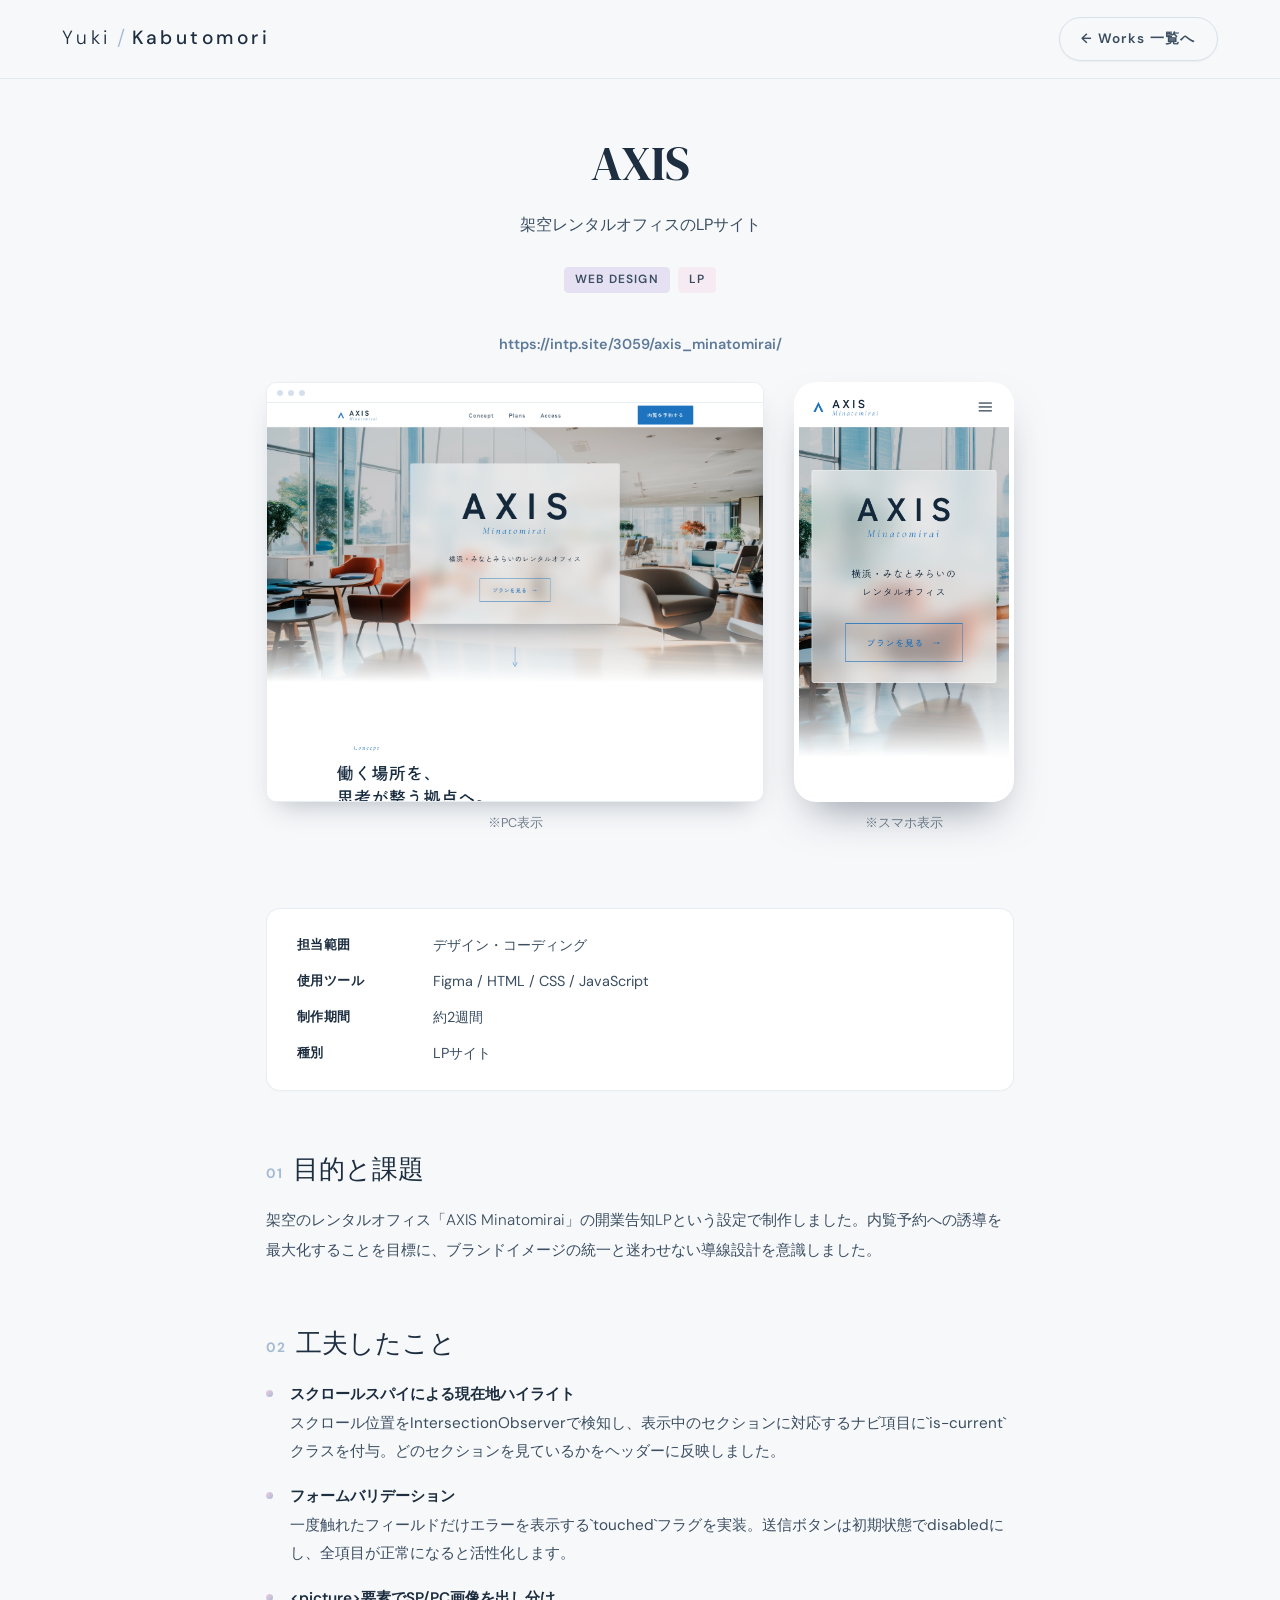
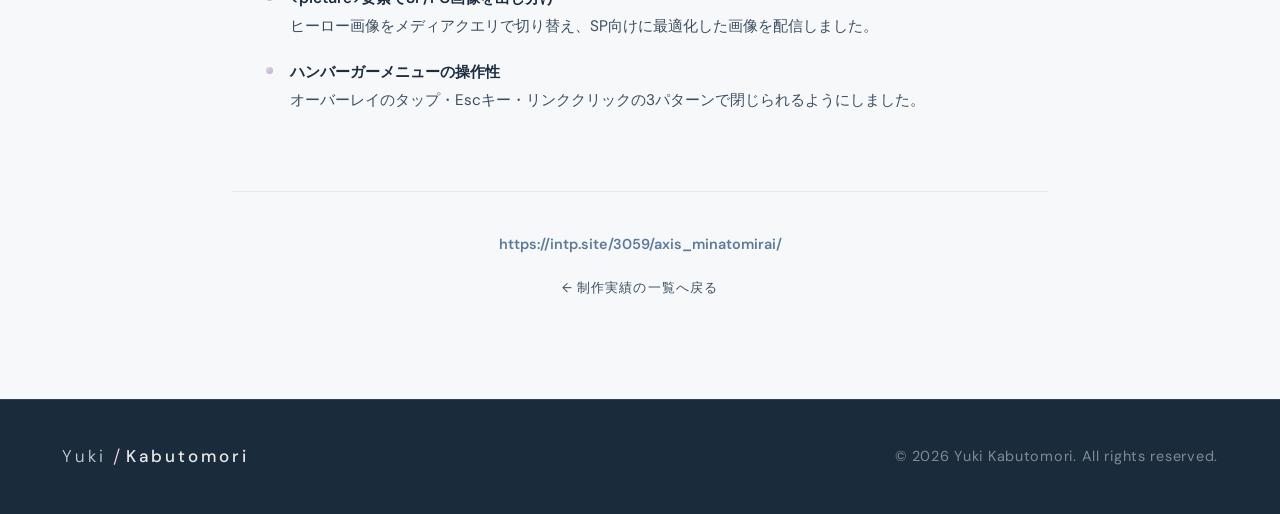
==== works/axis.html @ 3f8d6987 "Initial commit: portfolio site Co-Authored-By: Claude Sonnet 5 <noreply@anthropic.com>" ====
<!doctype html>
<html lang="ja">
  <head>
    <meta charset="UTF-8" />
    <meta name="viewport" content="width=device-width, initial-scale=1.0" />
    <title>LPサイト｜AXIS — Yuki Kabutomori</title>
    <link rel="preconnect" href="https://fonts.googleapis.com" />
    <link href="https://fonts.googleapis.com/css2?family=DM+Serif+Display:ital@0;1&family=DM+Sans:wght@300;400;500&family=Noto+Serif+JP:wght@300;400&display=swap" rel="stylesheet" />
    <link rel="icon" href="../favicon.ico" />
    <link rel="stylesheet" href="../css/destyle.css" />
    <link rel="stylesheet" href="../css/style.css" />
    <link rel="stylesheet" href="../css/works.css" />
  </head>
  <body>
    <header class="site-header">
      <nav class="nav">
        <a href="../index.html" class="logo">
          <span class="logo__pre">Yuki</span>
          <span class="logo__sep">/</span>
          <span class="logo__post">Kabutomori</span>
        </a>
        <a href="../index.html#works" class="btn btn--outline btn--sm">← Works 一覧へ</a>
      </nav>
    </header>

    <main class="wd">
      <div class="container container--narrow wd__head">
        <h1 class="wd__title">AXIS</h1>
        <p class="wd__summary">架空レンタルオフィスのLPサイト</p>
        <div class="wd__tags">
          <span class="tag tag--lavender">WEB DESIGN</span>
          <span class="tag tag--pink">LP</span>
        </div>
        <p class="wd__live"><a href="https://intp.site/3059/axis_minatomirai/">https://intp.site/3059/axis_minatomirai/</a></p>
        <div class="wd__screens">
          <figure class="wd__screen wd__screen--pc">
            <div class="shot shot--browser shot--scroll">
              <div class="shot__bar"><span></span><span></span><span></span></div>
              <div class="shot__scrollarea">
                <img class="shot__longimg" src="../img/works/work_2_pc.png" alt="axis 全体（PC）" loading="lazy" onerror="this.style.display = 'none'" />
              </div>
            </div>
            <figcaption>※PC表示</figcaption>
          </figure>
          <figure class="wd__screen wd__screen--sp">
            <div class="shot shot--phone shot--scroll">
              <div class="shot__scrollarea">
                <img class="shot__longimg" src="../img/works/work_2_sp.png" alt="axis 全体（スマホ）" loading="lazy" onerror="this.style.display = 'none'" />
              </div>
            </div>
            <figcaption>※スマホ表示</figcaption>
          </figure>
        </div>
      </div>

      <!-- ── メインビジュアル（自作画像を1枚入れる。img/works/ に置くと表示） ── -->
      <div class="container">
        <div class="wd__visual">
          <img class="wd__hero-img" src="../img/works/work_2_hero.png" alt="axis メインビジュアル" loading="lazy" onerror="this.style.display = 'none'" />
        </div>
      </div>

      <!-- ── 本文 ── -->
      <div class="container container--narrow wd__body">
        <!-- ② プロジェクト情報 -->
        <div class="wd__info">
          <dl>
            <dt>担当範囲</dt>
            <dd>デザイン・コーディング</dd>
            <dt>使用ツール</dt>
            <dd>Figma / HTML / CSS / JavaScript</dd>
            <dt>制作期間</dt>
            <dd>約2週間</dd>
            <dt>種別</dt>
            <dd>LPサイト</dd>
          </dl>
        </div>

        <!-- ③ 目的・課題 -->
        <section class="wd__section">
          <h2><span class="wd__num">01</span> 目的と課題</h2>
          <p>架空のレンタルオフィス「AXIS Minatomirai」の開業告知LPという設定で制作しました。内覧予約への誘導を最大化することを目標に、ブランドイメージの統一と迷わせない導線設計を意識しました。</p>
        </section>

        <!-- ④ 工夫したこと（★最重要） -->
        <section class="wd__section">
          <h2><span class="wd__num">02</span> 工夫したこと</h2>
          <ul class="wd__points">
            <li>
              <b>スクロールスパイによる現在地ハイライト</b><br />
              スクロール位置をIntersectionObserverで検知し、表示中のセクションに対応するナビ項目に`is-current`クラスを付与。どのセクションを見ているかをヘッダーに反映しました。
            </li>
            <li>
              <b>フォームバリデーション</b><br />
              一度触れたフィールドだけエラーを表示する`touched`フラグを実装。送信ボタンは初期状態でdisabledにし、全項目が正常になると活性化します。
            </li>
            <li>
              <b>&lt;picture&gt;要素でSP/PC画像を出し分け</b><br />
              ヒーロー画像をメディアクエリで切り替え、SP向けに最適化した画像を配信しました。
            </li>
            <li>
              <b>ハンバーガーメニューの操作性</b><br />
              オーバーレイのタップ・Escキー・リンククリックの3パターンで閉じられるようにしました。
            </li>
          </ul>
        </section>
      </div>

      <div class="container container--narrow wd__foot">
        <a href="https://intp.site/3059/axis_minatomirai/" class="wd__live-link">https://intp.site/3059/axis_minatomirai/</a>
        <a href="../index.html#works" class="wd__back">← 制作実績の一覧へ戻る</a>
      </div>
    </main>

    <footer class="site-footer">
      <div class="container site-footer__inner">
        <a href="../index.html" class="logo logo--light">
          <span class="logo__pre">Yuki</span>
          <span class="logo__sep">/</span>
          <span class="logo__post">Kabutomori</span>
        </a>
        <p class="site-footer__copy">© 2026 Yuki Kabutomori. All rights reserved.</p>
      </div>
    </footer>
  </body>
</html>
---- css/destyle.css ----
/*! destyle.css v4.0.1 | MIT License | https://github.com/nicolas-cusan/destyle.css */

/* Reset box-model and set borders */
/* ============================================ */

*,
::before,
::after {
  box-sizing: border-box;
  border-style: solid;
  border-width: 0;
  min-width: 0;
}

/* Document */
/* ============================================ */

/**
 * 1. Correct the line height in all browsers.
 * 2. Prevent adjustments of font size after orientation changes in iOS.
 * 3. Remove gray overlay on links for iOS.
 */

html {
  line-height: 1.15; /* 1 */
  -webkit-text-size-adjust: 100%; /* 2 */
  -webkit-tap-highlight-color: transparent; /* 3*/
}

/* Sections */
/* ============================================ */

/**
 * Remove the margin in all browsers.
 */

body {
  margin: 0;
}

/**
 * Render the `main` element consistently in IE.
 */

main {
  display: block;
}

/* Vertical rhythm */
/* ============================================ */

p,
table,
blockquote,
address,
pre,
iframe,
form,
figure,
dl {
  margin: 0;
}

/* Headings */
/* ============================================ */

h1,
h2,
h3,
h4,
h5,
h6 {
  font-size: inherit;
  font-weight: inherit;
  margin: 0;
}

/* Lists (enumeration) */
/* ============================================ */

ul,
ol {
  margin: 0;
  padding: 0;
  list-style: none;
}

/* Lists (definition) */
/* ============================================ */

dt {
  font-weight: bold;
}

dd {
  margin-left: 0;
}

/* Grouping content */
/* ============================================ */

/**
 * 1. Add the correct box sizing in Firefox.
 * 2. Show the overflow in Edge and IE.
 */

hr {
  box-sizing: content-box; /* 1 */
  height: 0; /* 1 */
  overflow: visible; /* 2 */
  border-top-width: 1px;
  margin: 0;
  clear: both;
  color: inherit;
}

/**
 * 1. Correct the inheritance and scaling of font size in all browsers.
 * 2. Correct the odd `em` font sizing in all browsers.
 */

pre {
  font-family: monospace, monospace; /* 1 */
  font-size: inherit; /* 2 */
}

address {
  font-style: inherit;
}

/* Text-level semantics */
/* ============================================ */

/**
 * Remove the gray background on active links in IE 10.
 */

a {
  background-color: transparent;
  text-decoration: none;
  color: inherit;
}

/**
 * 1. Remove the bottom border in Chrome 57-
 * 2. Add the correct text decoration in Chrome, Edge, IE, Opera, and Safari.
 */

abbr[title] {
  text-decoration: underline dotted; /* 2 */
}

/**
 * Add the correct font weight in Chrome, Edge, and Safari.
 */

b,
strong {
  font-weight: bolder;
}

/**
 * 1. Correct the inheritance and scaling of font size in all browsers.
 * 2. Correct the odd `em` font sizing in all browsers.
 */

code,
kbd,
samp {
  font-family: monospace, monospace; /* 1 */
  font-size: inherit; /* 2 */
}

/**
 * Add the correct font size in all browsers.
 */

small {
  font-size: 80%;
}

/**
 * Prevent `sub` and `sup` elements from affecting the line height in
 * all browsers.
 */

sub,
sup {
  font-size: 75%;
  line-height: 0;
  position: relative;
  vertical-align: baseline;
}

sub {
  bottom: -0.25em;
}

sup {
  top: -0.5em;
}

/* Replaced content */
/* ============================================ */

/**
 * Prevent vertical alignment issues.
 */

svg,
img,
embed,
object,
iframe {
  vertical-align: bottom;
}

/* Forms */
/* ============================================ */

/**
 * Reset form fields to make them styleable.
 * 1. Make form elements stylable across systems iOS especially.
 * 2. Inherit text-transform from parent.
 */

button,
input,
optgroup,
select,
textarea {
  -webkit-appearance: none; /* 1 */
  appearance: none;
  vertical-align: middle;
  color: inherit;
  font: inherit;
  background: transparent;
  padding: 0;
  margin: 0;
  border-radius: 0;
  text-align: inherit;
  text-transform: inherit; /* 2 */
}

/**
 * Correct cursors for clickable elements.
 */

button,
[type="button"],
[type="reset"],
[type="submit"] {
  cursor: pointer;
}

button:disabled,
[type="button"]:disabled,
[type="reset"]:disabled,
[type="submit"]:disabled {
  cursor: default;
}

/**
 * Improve outlines for Firefox and unify style with input elements & buttons.
 */

:-moz-focusring {
  outline: auto;
}

select:disabled {
  opacity: inherit;
}

/**
 * Remove padding
 */

option {
  padding: 0;
}

/**
 * Reset to invisible
 */

fieldset {
  margin: 0;
  padding: 0;
  min-width: 0;
}

legend {
  padding: 0;
}

/**
 * Add the correct vertical alignment in Chrome, Firefox, and Opera.
 */

progress {
  vertical-align: baseline;
}

/**
 * Remove the default vertical scrollbar in IE 10+.
 */

textarea {
  overflow: auto;
}

/**
 * Correct the cursor style of increment and decrement buttons in Chrome.
 */

[type="number"]::-webkit-inner-spin-button,
[type="number"]::-webkit-outer-spin-button {
  height: auto;
}

/**
 * Correct the outline style in Safari.
 */

[type="search"] {
  outline-offset: -2px; /* 1 */
}

/**
 * Remove the inner padding in Chrome and Safari on macOS.
 */

[type="search"]::-webkit-search-decoration {
  -webkit-appearance: none;
}

/**
 * 1. Correct the inability to style clickable types in iOS and Safari.
 * 2. Fix font inheritance.
 */

::-webkit-file-upload-button {
  -webkit-appearance: button; /* 1 */
  font: inherit; /* 2 */
}

/**
 * Fix appearance for Firefox
 */
[type="number"] {
  -moz-appearance: textfield;
}

/**
 * Clickable labels
 */

label[for] {
  cursor: pointer;
}

/* Interactive */
/* ============================================ */

/*
 * Add the correct display in Edge, IE 10+, and Firefox.
 */

details {
  display: block;
}

/*
 * Add the correct display in all browsers.
 */

summary {
  display: list-item;
}

/*
 * Remove outline for editable content.
 */

[contenteditable]:focus {
  outline: auto;
}

/* Tables */
/* ============================================ */

/**
1. Correct table border color inheritance in all Chrome and Safari.
*/

table {
  border-color: inherit; /* 1 */
  border-collapse: collapse;
}

caption {
  text-align: left;
}

td,
th {
  vertical-align: top;
  padding: 0;
}

th {
  text-align: left;
  font-weight: bold;
}
---- css/style.css ----
/* ════════════════════════════════════
   style.css — design tokens / common / TOP page
   （全ページ共通の土台 + index.html の全セクション）
════════════════════════════════════ */

/* ── design tokens ── */
:root {
  --base: #f7f8fa;
  --pastel-pink: #f5cce0;
  --pastel-blue: #a5bbd4;
  --pastel-mint: #abdae3;
  --pastel-lavender: #f4dae9;
  --deep: #1d2e40;
  --slated: #3b4e61;
  --borderl: rgba(165, 187, 212, 0.25);

  --font-serif: 'DM Serif Display', serif;
  --font-noto: 'Noto Serif JP', serif;
  --font-sans: 'DM Sans', sans-serif;

  --maxw: 72rem;
  --header-h: 60px;
}

/* ── base ── */
html {
  font-size: 17px;
  scroll-behavior: smooth;
  scroll-padding-top: var(--header-h);
}
body {
  background: var(--base);
  color: var(--deep);
  font-family: var(--font-sans);
  line-height: 1.5;
}
::selection {
  background: rgba(245, 204, 224, 0.3);
  color: var(--deep);
}

/* ── layout container ── */
.container {
  width: 100%;
  max-width: var(--maxw);
  margin-inline: auto;
  padding-inline: 2rem;
}
.container--narrow {
  max-width: 48rem;
}

/* ── shared headings / eyebrow ── */
.eyebrow {
  display: block;
  font-size: 0.8rem;
  letter-spacing: 0.25em;
  text-transform: uppercase;
  font-weight: 600;
  color: var(--pastel-blue);
}
.section-title {
  font-family: var(--font-serif);
  font-size: 2.25rem;
  line-height: 1.15;
  color: var(--deep);
}

/* ── gradient text accent ── */
.gradient-accent {
  background: linear-gradient(135deg, #f5cce0 0%, #a5bbd4 100%);
  -webkit-background-clip: text;
  background-clip: text;
  -webkit-text-fill-color: transparent;
  color: transparent;
}

/* ── buttons ── */
.btn {
  display: inline-flex;
  align-items: center;
  justify-content: center;
  border-radius: 9999px;
  font-weight: 600;
  letter-spacing: 0.1em;
  text-align: center;
  cursor: pointer;
  transition: all 0.3s ease;
}
.btn--gradient {
  color: #fff;
  background: linear-gradient(135deg, #f5cce0 0%, #a5bbd4 100%);
  background-size: 200% auto;
}
.btn--gradient:hover {
  background-position: right center;
  background-image: linear-gradient(135deg, #abdae3 0%, #f4dae9 100%);
  box-shadow: 0 10px 25px -5px rgba(244, 218, 233, 0.5);
  transform: translateY(-2px);
}
.btn--outline {
  color: var(--slated);
  background: transparent;
  border: 1px solid rgba(165, 187, 212, 0.4);
}
.btn--outline:hover {
  background: rgba(165, 187, 212, 0.1);
}
.btn--sm {
  font-size: 0.8rem;
  padding: 0.625rem 1.25rem;
  box-shadow: 0 1px 2px rgba(0, 0, 0, 0.05);
}
.btn--md {
  font-size: 0.75rem;
  padding: 0.875rem 2rem;
}
.btn--md.btn--gradient {
  box-shadow: 0 4px 6px -1px rgba(245, 204, 224, 0.2);
}

/* ── reveal on scroll ── */
.reveal {
  opacity: 0;
  transform: translateY(20px);
  transition:
    opacity 0.8s cubic-bezier(0.16, 1, 0.3, 1),
    transform 0.8s cubic-bezier(0.16, 1, 0.3, 1);
}
.reveal.visible {
  opacity: 1;
  transform: none;
}

/* ════════════════════════════════════
   HEADER / NAV
════════════════════════════════════ */
.site-header {
  position: fixed;
  top: 0;
  left: 0;
  right: 0;
  z-index: 40;
  background: rgba(247, 248, 250, 0.7);
  backdrop-filter: blur(12px);
  border-bottom: 1px solid var(--borderl);
  transition: all 0.3s ease;
}
.nav {
  max-width: var(--maxw);
  margin-inline: auto;
  display: flex;
  align-items: center;
  justify-content: space-between;
  padding: 1rem 2rem;
}

/* logo */
.logo {
  display: inline-flex;
  align-items: center;
  gap: 0.375rem;
  text-decoration: none;
}
.logo__pre {
  font-family: var(--font-sans);
  font-weight: 300;
  letter-spacing: 0.18em;
  font-size: 1.125rem;
  color: var(--deep);
  transition: color 0.3s;
}
.logo__sep {
  font-weight: 300;
  font-size: 1.25rem;
  color: var(--pastel-blue);
  transition: transform 0.3s;
}
.logo__post {
  font-family: var(--font-sans);
  font-weight: 500;
  letter-spacing: 0.18em;
  font-size: 1.125rem;
  color: var(--deep);
  transition: color 0.3s;
}
.logo:hover .logo__pre,
.logo:hover .logo__post {
  color: var(--pastel-blue);
}
.logo:not(.logo--light):hover .logo__sep {
  transform: rotate(12deg);
}
/* footer (dark) variant */
.logo--light .logo__pre {
  color: rgba(255, 255, 255, 0.8);
  font-size: 1rem;
}
.logo--light .logo__sep {
  color: var(--pastel-pink);
  font-size: 1.125rem;
}
.logo--light .logo__post {
  color: rgba(255, 255, 255, 0.9);
  font-size: 1rem;
}
.logo--light:hover .logo__pre,
.logo--light:hover .logo__post {
  color: #fff;
}

/* nav menu */
.nav__menu {
  display: none;
  gap: 2rem;
  list-style: none;
  font-size: 0.95rem;
  letter-spacing: 0.1em;
  font-weight: 500;
  color: var(--slated);
}
.nav__link {
  position: relative;
  color: var(--slated);
  text-decoration: none;
  transition: color 0.25s;
}
.nav__link:hover {
  color: var(--deep);
}
.nav__link::after {
  content: '';
  position: absolute;
  left: 0;
  bottom: -3px;
  width: 0;
  height: 1px;
  background: var(--pastel-blue);
  transition: width 0.28s ease;
}
.nav__link:hover::after {
  width: 100%;
}
@media (max-width: 767px) {
  .nav {
    padding: 0.75rem 1rem;
  }
  .logo__pre,
  .logo__post {
    font-size: 0.85rem;
    letter-spacing: 0.1em;
  }
  .logo__sep {
    font-size: 1rem;
  }
}
@media (min-width: 768px) {
  .nav__menu {
    display: flex;
  }
}

/* ════════════════════════════════════
   1. MV
════════════════════════════════════ */
.mv {
  position: relative;
  display: flex;
  align-items: center;
  justify-content: center;
  overflow: hidden;
  min-height: 100vh;
  min-height: 100svh;
  background: var(--base);
}

/* ── aurora background ── */
.mv__aurora {
  position: absolute;
  inset: 0;
  z-index: 0;
  pointer-events: none;
}
.mv__au {
  position: absolute;
  border-radius: 50%;
  filter: blur(90px);
  opacity: 0.6;
}
.mv__au--1 {
  width: 46vw;
  height: 46vw;
  top: -8%;
  left: -6%;
  background: var(--pastel-pink);
  animation: au-drift-1 16s ease-in-out infinite;
}
.mv__au--2 {
  width: 50vw;
  height: 50vw;
  right: -10%;
  bottom: -16%;
  background: var(--pastel-mint);
  animation: au-drift-2 20s ease-in-out infinite;
}
.mv__au--3 {
  width: 38vw;
  height: 38vw;
  top: 24%;
  right: 18%;
  background: var(--pastel-lavender);
  animation: au-drift-3 24s ease-in-out infinite;
}
@keyframes au-drift-1 {
  50% {
    transform: translate(6vw, 4vw) scale(1.12);
  }
}
@keyframes au-drift-2 {
  50% {
    transform: translate(-5vw, -3vw) scale(1.08);
  }
}
@keyframes au-drift-3 {
  50% {
    transform: translate(-4vw, 5vw) scale(1.16);
  }
}

/* ── bokeh particles (rise softly) ── */
.mv__particles {
  position: absolute;
  inset: 0;
  z-index: 1;
  overflow: hidden;
  pointer-events: none;
}
.mv__particle {
  position: absolute;
  top: 100%;
  border-radius: 50%;
  filter: blur(3px);
  opacity: 0;
  will-change: transform, opacity;
  animation: bokeh-rise linear infinite;
}
@keyframes bokeh-rise {
  0% {
    transform: translateY(0) scale(0.6);
    opacity: 0;
  }
  20% {
    opacity: 0.7;
  }
  80% {
    opacity: 0.5;
  }
  100% {
    transform: translateY(-110vh) translateX(var(--sx, 2vw)) scale(1);
    opacity: 0;
  }
}

/* ── center veil: 文字の足元の地を整える ── */
.mv::after {
  content: '';
  position: absolute;
  inset: 0;
  z-index: 2;
  pointer-events: none;
  background: radial-gradient(
    60% 50% at 50% 45%,
    rgba(247, 248, 250, 0.85) 0%,
    rgba(247, 248, 250, 0.4) 35%,
    transparent 70%
  );
}

/* ── hero copy (centered) ── */
.mv__inner {
  position: relative;
  z-index: 10;
  width: 100%;
  max-width: 40rem;
  margin-inline: auto;
  padding: 4rem 2rem;
  text-align: center;
  transform: translateY(-3%);
}
.mv__title-group {
  margin-bottom: 2.75rem;
}
.mv__name {
  margin-bottom: 0.4rem;
  font-family: var(--font-serif);
  font-size: 3rem;
  line-height: 1.1;
  color: var(--deep);
}
.mv__portfolio {
  font-size: 0.9rem;
  letter-spacing: 0.3em;
  text-transform: uppercase;
  font-weight: 600;
  color: #5e7a99;
}
.mv__intro {
  margin-bottom: 2.25rem;
}
.mv__role {
  margin-bottom: 0.9rem;
  font-size: 0.95rem;
  letter-spacing: 0.02em;
  font-weight: 500;
  color: var(--slated);
}
.mv__lead {
  max-width: 30rem;
  margin: 0 auto;
  font-weight: 400;
  font-size: 0.9rem;
  line-height: 1.9;
  color: var(--slated);
}
.mv__actions {
  display: flex;
  justify-content: center;
  gap: 1rem;
  flex-wrap: wrap;
}

/* ── scroll cue ── */
.mv__scroll {
  position: absolute;
  left: 50%;
  bottom: 2rem;
  z-index: 10;
  transform: translateX(-50%);
  display: flex;
  flex-direction: column;
  align-items: center;
  gap: 0.5rem;
  text-decoration: none;
}
.mv__scroll-text {
  font-size: 0.62rem;
  letter-spacing: 0.25em;
  color: var(--slated);
  opacity: 0.7;
}
.mv__chevron {
  position: relative;
  width: 22px;
  height: 24px;
}
.mv__chevron span {
  position: absolute;
  left: 50%;
  width: 11px;
  height: 11px;
  border-right: 2px solid var(--slated);
  border-bottom: 2px solid var(--slated);
  transform: translateX(-50%) rotate(45deg);
  opacity: 0;
  animation: chev-fade 1.6s ease-in-out infinite;
}
.mv__chevron span:nth-child(1) {
  top: 0;
  animation-delay: 0s;
}
.mv__chevron span:nth-child(2) {
  top: 9px;
  animation-delay: 0.18s;
}
@keyframes chev-fade {
  0% {
    opacity: 0;
  }
  45% {
    opacity: 0.85;
  }
  100% {
    opacity: 0;
  }
}

@media (min-width: 768px) {
  .mv__name {
    font-size: 4.5rem;
  }
  .mv__lead {
    font-size: 1rem;
  }
}

/* ── reduced motion: 静止したオーロラのみ（粒は非表示） ── */
@media (prefers-reduced-motion: reduce) {
  .mv__au {
    animation: none;
  }
  .mv__particles {
    display: none;
  }
  .mv__chevron span {
    animation: none;
    opacity: 0.85;
  }
}

/* ════════════════════════════════════
   2. WORKS
════════════════════════════════════ */
.works {
  padding: 7rem 0;
  border-top: 1px solid var(--borderl);
  border-bottom: 1px solid var(--borderl);
  background: rgba(247, 248, 250, 0.4);
}
.works__head {
  display: flex;
  flex-direction: column;
  gap: 1rem;
  margin-bottom: 4rem;
}
.works__eyebrow {
  margin-bottom: 0.75rem;
}
.works__note {
  font-size: 0.75rem;
  letter-spacing: 0.05em;
  color: rgba(59, 78, 97, 0.6);
}
.works__grid {
  display: grid;
  grid-template-columns: 1fr;
  gap: 2rem;
}

.work-card {
  display: block;
  border-radius: 1rem;
  overflow: hidden;
  background: #fff;
  border: 1px solid var(--borderl);
  color: inherit;
  text-decoration: none;
  transition: all 0.3s;
}
.work-card:hover {
  transform: translateY(-6px);
  box-shadow: 0 20px 25px -5px rgba(165, 187, 212, 0.15);
}
.work-card__thumb {
  position: relative;
  padding: 1.5rem;
  display: flex;
  flex-direction: column;
  align-items: center;
  justify-content: center;
  overflow: hidden;
  transition: transform 0.5s;
}
.work-card:hover .work-card__thumb {
  transform: scale(1.01);
}
.work-card__thumb--web {
  background: linear-gradient(135deg, rgba(171, 218, 227, 0.4), rgba(165, 187, 212, 0.2));
}
.work-card__thumb--banner {
  background: linear-gradient(135deg, rgba(244, 218, 233, 0.6), rgba(165, 187, 212, 0.2));
}
.work-card__thumb--ui {
  background: linear-gradient(135deg, rgba(245, 204, 224, 0.3), rgba(171, 218, 227, 0.4));
}
.work-card__overlay {
  position: absolute;
  inset: 0;
  background: rgba(255, 255, 255, 0.1);
  opacity: 0;
  transition: opacity 0.3s;
}
.work-card:hover .work-card__overlay {
  opacity: 1;
}

/* ── screenshot frame（スクショの枠） ── */
.shot {
  width: 100%;
  border-radius: 10px;
  overflow: hidden;
  background: #fff;
  border: 1px solid var(--borderl);
  box-shadow: 0 14px 26px -12px rgba(29, 46, 64, 0.3);
  transition: transform 0.4s;
}
.work-card:hover .shot {
  transform: translateY(-4px);
}
/* ブラウザ枠（Webサイト用） */
.shot__bar {
  display: flex;
  align-items: center;
  gap: 5px;
  height: 20px;
  padding: 0 10px;
  background: #fff;
  border-bottom: 1px solid var(--borderl);
}
.shot__bar span {
  width: 6px;
  height: 6px;
  border-radius: 50%;
  background: rgba(165, 187, 212, 0.45);
}
.shot__screen {
  position: relative;
  aspect-ratio: 16 / 10;
  background: linear-gradient(135deg, #ffffff, #eef3f7);
}
/* フラット（バナー用：ブラウザバーなし） */
.shot--flat .shot__screen {
  aspect-ratio: 16 / 9;
}
/* 画像未挿入のときのプレースホルダー */
.shot__screen::after {
  content: '準備中';
  position: absolute;
  inset: 0;
  display: flex;
  align-items: center;
  justify-content: center;
  font-size: 11px;
  letter-spacing: 0.2em;
  color: var(--slated);
  opacity: 0.4;
}
.shot__img {
  position: absolute;
  inset: 0;
  z-index: 1;
  width: 100%;
  height: 100%;
  object-fit: cover;
  object-position: top;
  display: block;
}

.work-card__body {
  padding: 1.5rem;
}
.tag {
  display: inline-block;
  margin-bottom: 0.75rem;
  padding: 0.25rem 0.625rem;
  border-radius: 0.25rem;
  font-size: 0.7rem;
  font-weight: 600;
  letter-spacing: 0.1em;
  color: var(--slated);
}
.tag--mint {
  background: rgba(171, 218, 227, 0.3);
}
.tag--lavender {
  background: rgba(200, 190, 230, 0.4);
}
.tag--pink {
  background: rgba(245, 204, 224, 0.3);
}
.tag--gray {
  background: rgba(190, 183, 175, 0.4);
}
.work-card__title {
  margin-bottom: 0.25rem;
  font-weight: 500;
  font-size: 1rem;
  color: var(--deep);
  transition: color 0.3s;
}
.work-card:hover .work-card__title {
  color: var(--pastel-blue);
}
.work-card__meta {
  font-size: 0.75rem;
  color: rgba(59, 78, 97, 0.6);
}

@media (min-width: 768px) {
  .works__head {
    flex-direction: row;
    align-items: flex-end;
    justify-content: space-between;
  }
  .works__grid {
    grid-template-columns: repeat(2, 1fr);
  }
}
@media (min-width: 1024px) {
  .works__grid {
    grid-template-columns: repeat(3, 1fr);
  }
}

/* ════════════════════════════════════
   4. ABOUT & EXPERIENCE
════════════════════════════════════ */
.about {
  padding: 7rem 0;
  border-top: 1px solid var(--borderl);
  background: var(--base);
}
.about__inner {
  display: grid;
  grid-template-columns: 1fr;
  grid-template-areas:
    "heading"
    "img"
    "bio";
  gap: 1.5rem;
  align-items: start;
}
.about__heading {
  grid-area: heading;
}
.about__left {
  grid-area: img;
}
.about__bio {
  grid-area: bio;
}
.portrait {
  position: relative;
  width: 100%;
  max-width: 28rem;
  aspect-ratio: 4 / 3;
  margin-inline: auto;
  border-radius: 1.5rem;
  border: 1px solid var(--borderl);
  overflow: hidden;
  background: linear-gradient(to top right, rgba(245, 204, 224, 0.2), rgba(165, 187, 212, 0.2));
  display: flex;
  align-items: center;
  justify-content: center;
}
.portrait__photo {
  position: absolute;
  inset: 0;
  width: 100%;
  height: 100%;
  object-fit: cover;
  object-position: center;
  display: block;
}
.about__eyebrow {
  margin-bottom: 0.75rem;
}
.about__title {
  margin-bottom: 1.5rem;
}
.about__bio-text {
  margin-bottom: 1.75rem;
  font-weight: 300;
  font-size: 0.95rem;
  line-height: 1.95;
  color: var(--slated);
}
.about__strengths {
  list-style: none;
  margin: 0;
  padding: 0;
  display: flex;
  flex-direction: column;
  gap: 1rem;
}
.about__strengths li {
  position: relative;
  padding-left: 1.4rem;
  font-size: 0.9rem;
  line-height: 1.8;
  color: var(--slated);
}
.about__strengths li::before {
  content: '';
  position: absolute;
  left: 0;
  top: 0.6em;
  width: 7px;
  height: 7px;
  border-radius: 50%;
  background: linear-gradient(135deg, var(--pastel-pink), var(--pastel-blue));
}
.about__strengths b {
  color: var(--deep);
  font-weight: 600;
}
@media (min-width: 768px) {
  .about__inner {
    grid-template-columns: 1fr 1fr;
    grid-template-areas:
      "img heading"
      "img bio";
    gap: 1rem 4rem;
  }
  .portrait {
    margin-left: 0;
  }
}

/* ════════════════════════════════════
   5. SKILLS & LEARNING
════════════════════════════════════ */
.skills {
  padding: 7rem 0;
  border-top: 1px solid var(--borderl);
  border-bottom: 1px solid var(--borderl);
  background: rgba(247, 248, 250, 0.4);
}
@media (max-width: 767px) {
  .works,
  .about,
  .skills {
    padding: 4rem 0;
  }
}
.skills__head {
  margin-bottom: 4rem;
}
@media (max-width: 767px) {
  .skills__head {
    margin-bottom: 2rem;
  }
}
.skills__eyebrow {
  margin-bottom: 0.75rem;
}
.skills__grid {
  display: grid;
  grid-template-columns: 1fr;
  gap: 1.5rem;
  margin-bottom: 4rem;
}
.skill-card {
  padding: 1.5rem;
  border-radius: 1rem;
  background: #fff;
  border: 1px solid var(--borderl);
  box-shadow: 0 1px 2px rgba(165, 187, 212, 0.05);
  transition: box-shadow 0.3s;
}
.skill-card:hover {
  box-shadow: 0 4px 6px -1px rgba(0, 0, 0, 0.1);
}
.skill-card__icon {
  width: 3rem;
  height: 3rem;
  margin-bottom: 1.25rem;
  border-radius: 0.75rem;
  border: 1px solid var(--borderl);
  display: flex;
  align-items: center;
  justify-content: center;
  font-family: var(--font-serif);
  font-size: 1.25rem;
}
.skill-card__icon--blue {
  background: rgba(165, 187, 212, 0.1);
  color: var(--pastel-blue);
}
.skill-card__icon--pink {
  background: rgba(245, 204, 224, 0.1);
  color: var(--pastel-pink);
}
.skill-card__icon--mint {
  background: rgba(171, 218, 227, 0.1);
  color: var(--pastel-blue);
  font-family: var(--font-sans);
  font-weight: 500;
  font-size: 0.875rem;
}
.skill-card__icon--lavender {
  background: rgba(244, 218, 233, 0.3);
  color: var(--pastel-blue);
  font-family: var(--font-sans);
  font-weight: 500;
  font-size: 0.875rem;
}
.skill-card__name {
  margin-bottom: 0.25rem;
  font-weight: 500;
  font-size: 0.875rem;
  color: var(--deep);
}
.skill-card__meta {
  font-size: 0.8rem;
  color: rgba(59, 78, 97, 0.6);
}
.learning {
  padding: 2rem;
  border-radius: 1rem;
  background: #fff;
  border: 1px solid var(--borderl);
  box-shadow: 0 1px 2px rgba(165, 187, 212, 0.05);
}
.learning__inner {
  display: flex;
  flex-direction: column;
  gap: 1.75rem;
}
.learning__text {
  width: 100%;
}
.learning__eyebrow {
  margin-bottom: 0.75rem;
  color: var(--pastel-pink);
}
.learning__title {
  margin-bottom: 1rem;
  font-family: var(--font-serif);
  font-size: 1.5rem;
  color: var(--deep);
}
.learning__body {
  font-weight: 300;
  font-size: 0.875rem;
  line-height: 2;
  color: rgba(59, 78, 97, 0.8);
}
.learning__tags {
  display: grid;
  grid-template-columns: repeat(2, minmax(0, 1fr));
  gap: 1rem;
  width: 100%;
}
.learning-tag {
  padding: 0.75rem 0.5rem;
  border-radius: 0.75rem;
  border: 1px solid var(--borderl);
  text-align: center;
  font-size: 0.8rem;
  font-weight: 600;
}
@media (min-width: 768px) {
  .learning-tag {
    padding: 1rem 1.25rem;
    font-size: 1rem;
  }
}
.learning-tag--base {
  background: var(--base);
  color: var(--slated);
}
.learning-tag--pink {
  background: rgba(245, 204, 224, 0.1);
  color: var(--slated);
}
.learning-tag--lavender {
  background: rgba(244, 218, 233, 0.3);
  color: var(--slated);
}
@media (min-width: 768px) {
  .skills__grid {
    grid-template-columns: repeat(5, 1fr);
  }
  .learning {
    padding: 2.5rem;
  }
}

/* ════════════════════════════════════
   FOOTER
════════════════════════════════════ */
.site-footer {
  padding: 2.5rem 0;
  background: #1a2b3c;
  border-top: 1px solid rgba(165, 187, 212, 0.16);
}
.site-footer__inner {
  display: flex;
  align-items: center;
  justify-content: space-between;
  flex-wrap: wrap;
  gap: 1.5rem;
}
.site-footer__copy {
  font-size: 0.85rem;
  letter-spacing: 0.05em;
  color: rgba(255, 255, 255, 0.45);
}
---- css/works.css ----
/* ════════════════════════════════════
   works.css — 作品詳細ページ専用スタイル
   （works/*.html でのみ読み込む。トップページでは使わない）
   色変数・ボタン・ヘッダー/フッターは style.css 側。
════════════════════════════════════ */

/* ── 全体（固定ヘッダー分の余白を確保） ── */
.wd {
  padding-top: calc(var(--header-h) + 3.5rem);
  padding-bottom: 6rem;
}

/* ── ヒーロー（タイトル・要約・タグ・ボタン） ── */
.wd__head {
  text-align: center;
}
.wd__title {
  margin: 0.85rem auto 1rem;
  max-width: 34rem;
  font-family: var(--font-serif);
  font-size: 2.4rem;
  line-height: 1.25;
  color: var(--deep);
}
.wd__summary {
  margin: 0 auto 1.5rem;
  max-width: 32rem;
  font-size: 0.95rem;
  line-height: 1.9;
  color: var(--slated);
}
.wd__tags {
  display: flex;
  justify-content: center;
  flex-wrap: wrap;
  gap: 0.5rem;
  margin-bottom: 1.5rem;
}
.wd__live {
  margin: 0;
}
.wd__live a,
.wd__live-link {
  display: inline-flex;
  align-items: center;
  gap: 0.3rem;
  font-size: 0.85rem;
  font-weight: 600;
  color: #5e7a99;
  text-decoration: none;
  border-bottom: 1px solid transparent;
  transition:
    color 0.2s,
    border-color 0.2s;
}
.wd__live a:hover,
.wd__live-link:hover {
  color: var(--deep);
  border-bottom-color: currentColor;
}

/* ── ヒーローのメインビジュアル（自作画像を1枚入れる空スロット） ── */
.wd__visual {
  max-width: 54rem;
  margin: 3.5rem auto 0;
}
.wd__hero-img {
  display: block;
  width: 100%;
  height: auto;
  border-radius: 12px;
}

/* スマホ枠（画面紹介のスクロール窓で使用） */
.shot--phone {
  border: 5px solid #fff;
  border-radius: 22px;
  box-shadow: 0 22px 44px -18px rgba(29, 46, 64, 0.5);
}

/* ── スクロール窓（GoFullPage等の全長スクショ用） ── */
.shot--scroll {
  display: flex;
  flex-direction: column;
  height: 420px;
}
.shot--scroll .shot__bar {
  flex: none;
}
.shot--scroll .shot__scrollarea {
  flex: 1 1 auto;
  min-height: 0;
  overflow-y: auto;
  overflow-x: hidden;
  background: linear-gradient(135deg, #ffffff, #eef3f7);
  scrollbar-width: thin;
  scrollbar-color: rgba(165, 187, 212, 0.5) transparent;
}
.shot--scroll .shot__scrollarea::-webkit-scrollbar {
  width: 8px;
}
.shot--scroll .shot__scrollarea::-webkit-scrollbar-thumb {
  background: rgba(165, 187, 212, 0.5);
  border-radius: 8px;
}
.shot__longimg {
  display: block;
  width: 100%;
  height: auto;
}

/* ── 本文ブロック ── */
.wd__body {
  margin-top: 4.5rem;
}

/* プロジェクト情報 */
.wd__info {
  padding: 1.5rem 1.75rem;
  border: 1px solid var(--borderl);
  border-radius: 14px;
  background: #fff;
  box-shadow: 0 1px 2px rgba(165, 187, 212, 0.05);
}
.wd__info dl {
  display: grid;
  grid-template-columns: 5.5rem 1fr;
  gap: 0.85rem 1rem;
  margin: 0;
}
@media (min-width: 480px) {
  .wd__info dl {
    grid-template-columns: 7rem 1fr;
  }
}
.wd__info dt {
  font-size: 0.75rem;
  font-weight: 600;
  letter-spacing: 0.04em;
  color: var(--deep);
}
.wd__info dd {
  margin: 0;
  font-size: 0.85rem;
  color: var(--slated);
}

/* セクション（見出し＋本文） */
.wd__section {
  margin-top: 3.5rem;
}
.wd__section h2 {
  display: flex;
  align-items: baseline;
  gap: 0.6rem;
  margin-bottom: 1rem;
  font-family: var(--font-serif);
  font-size: 1.5rem;
  color: var(--deep);
}
.wd__num {
  font-family: var(--font-sans);
  font-size: 0.8rem;
  font-weight: 700;
  letter-spacing: 0.08em;
  color: var(--pastel-blue);
}
.wd__section p {
  font-size: 0.9rem;
  line-height: 1.95;
  font-weight: 300;
  color: var(--slated);
}

/* 工夫リスト */
.wd__points {
  list-style: none;
  margin: 0;
  padding: 0;
  display: flex;
  flex-direction: column;
  gap: 1rem;
}
.wd__points li {
  position: relative;
  padding-left: 1.4rem;
  font-size: 0.9rem;
  line-height: 1.85;
  color: var(--slated);
}
.wd__points li::before {
  content: '';
  position: absolute;
  left: 0;
  top: 0.62em;
  width: 7px;
  height: 7px;
  border-radius: 50%;
  background: linear-gradient(135deg, var(--pastel-pink), var(--pastel-blue));
}
.wd__points b {
  color: var(--deep);
  font-weight: 600;
}

/* 画面紹介（PC＋スマホのスクロール窓） */
.wd__screens {
  display: flex;
  flex-direction: column;
  align-items: center;
  gap: 1.75rem;
  margin-top: 1.5rem;
}
.wd__screen {
  margin: 0;
  width: 100%;
}
.wd__screen--sp {
  width: 220px;
}
.wd__screen .shot {
  width: 100%;
}
.wd__screen figcaption {
  margin-top: 0.6rem;
  font-size: 0.75rem;
  color: rgba(59, 78, 97, 0.7);
  text-align: center;
}

/* 最下部 CTA */
.wd__foot {
  display: flex;
  flex-direction: column;
  align-items: center;
  gap: 1.25rem;
  margin-top: 4.5rem;
  padding-top: 2.5rem;
  border-top: 1px solid var(--borderl);
  text-align: center;
}
.wd__back {
  font-size: 0.75rem;
  letter-spacing: 0.08em;
  color: var(--slated);
  text-decoration: none;
  transition: color 0.2s;
}
.wd__back:hover {
  color: var(--deep);
}

@media (min-width: 700px) {
  .wd__title {
    font-size: 2.8rem;
  }
  .wd__screens {
    flex-direction: row;
    align-items: flex-start;
    justify-content: center;
  }
  .wd__screen--pc {
    flex: 1 1 0;
    min-width: 0;
  }
  .wd__screen--sp {
    flex: 0 0 220px;
    width: 220px;
  }
}
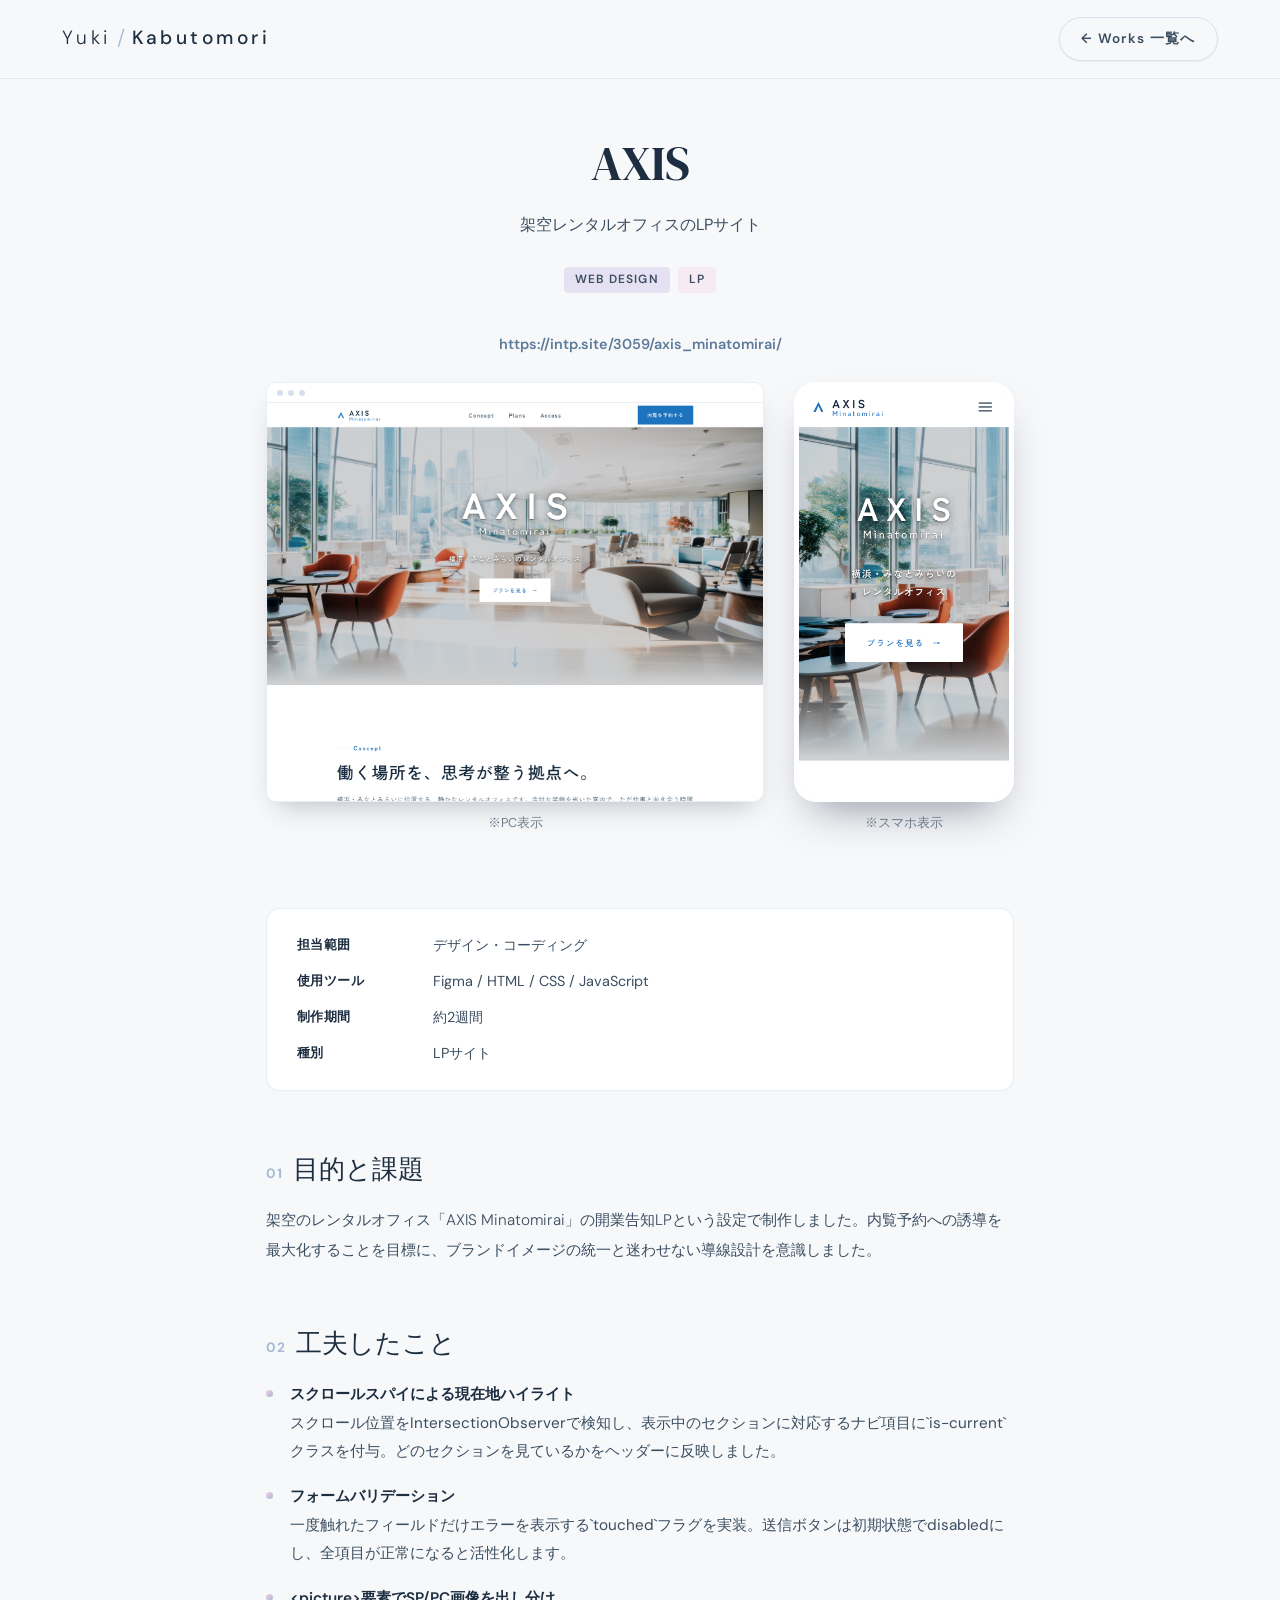
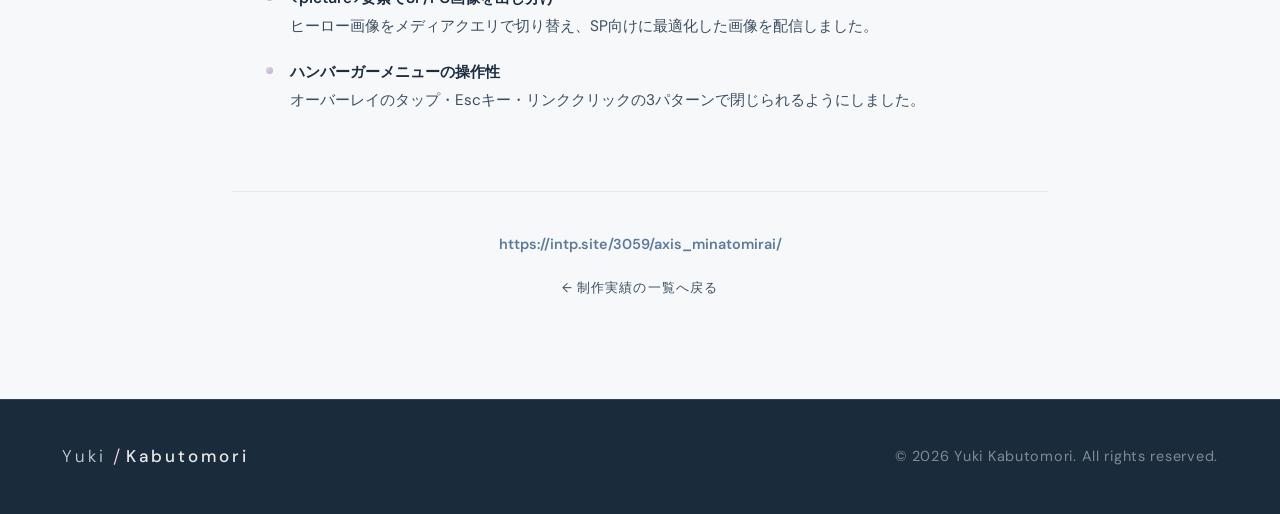
==== commit 6a90f073: "Update axis work content and images" ====
--- a/works/axis.html
+++ b/works/axis.html
@@ -53,16 +53,13 @@
         </div>
       </div>
 
-      <!-- ── メインビジュアル（自作画像を1枚入れる。img/works/ に置くと表示） ── -->
       <div class="container">
         <div class="wd__visual">
           <img class="wd__hero-img" src="../img/works/work_2_hero.png" alt="axis メインビジュアル" loading="lazy" onerror="this.style.display = 'none'" />
         </div>
       </div>
 
-      <!-- ── 本文 ── -->
       <div class="container container--narrow wd__body">
-        <!-- ② プロジェクト情報 -->
         <div class="wd__info">
           <dl>
             <dt>担当範囲</dt>
@@ -76,13 +73,11 @@
           </dl>
         </div>
 
-        <!-- ③ 目的・課題 -->
         <section class="wd__section">
           <h2><span class="wd__num">01</span> 目的と課題</h2>
           <p>架空のレンタルオフィス「AXIS Minatomirai」の開業告知LPという設定で制作しました。内覧予約への誘導を最大化することを目標に、ブランドイメージの統一と迷わせない導線設計を意識しました。</p>
         </section>
 
-        <!-- ④ 工夫したこと（★最重要） -->
         <section class="wd__section">
           <h2><span class="wd__num">02</span> 工夫したこと</h2>
           <ul class="wd__points">
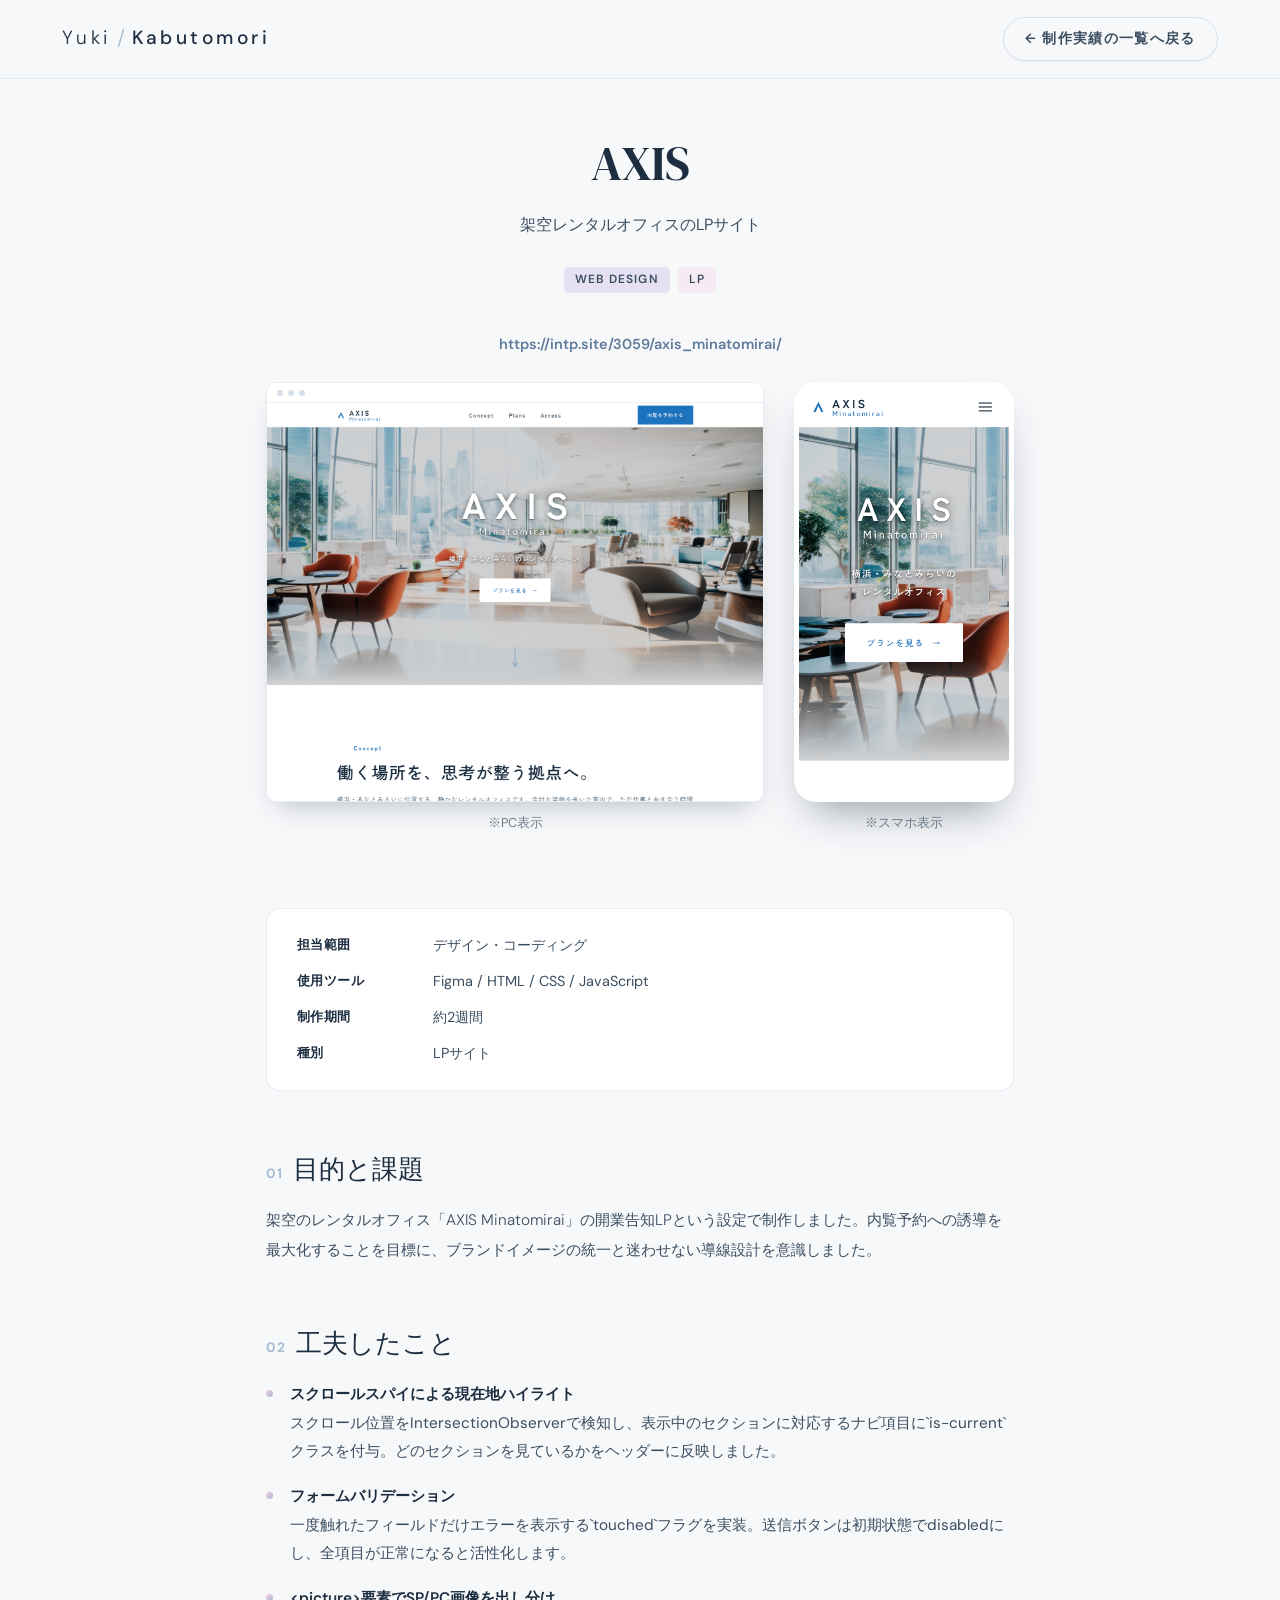
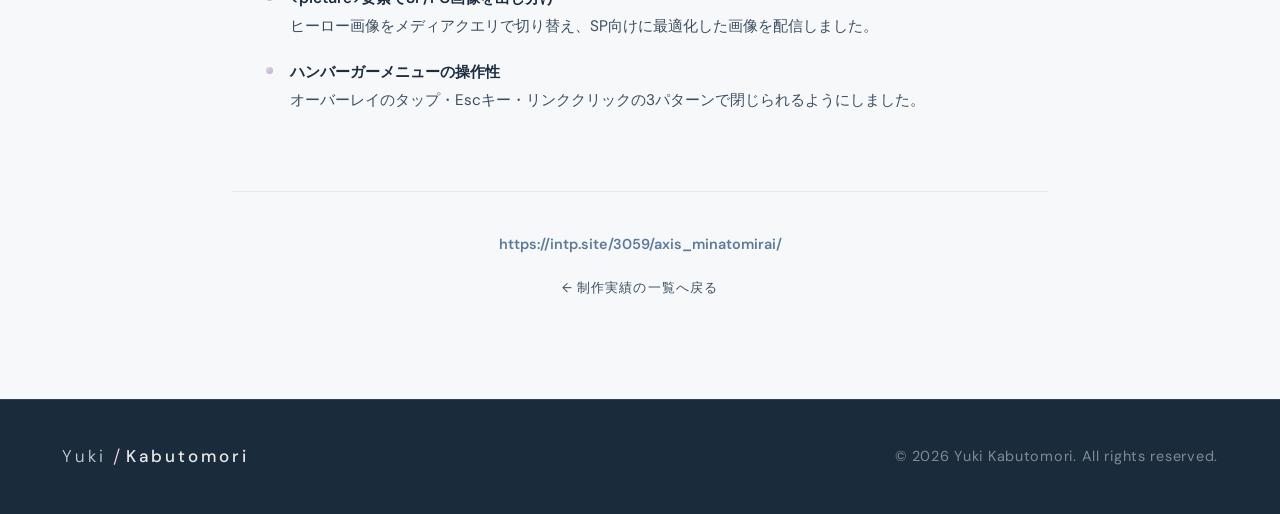
==== commit f8ed9af1: "ヘッダー編集" ====
--- a/works/axis.html
+++ b/works/axis.html
@@ -19,7 +19,7 @@
           <span class="logo__sep">/</span>
           <span class="logo__post">Kabutomori</span>
         </a>
-        <a href="../index.html#works" class="btn btn--outline btn--sm">← Works 一覧へ</a>
+        <a href="../index.html#works" class="btn btn--outline btn--sm">← 制作実績の一覧へ戻る</a>
       </nav>
     </header>
 
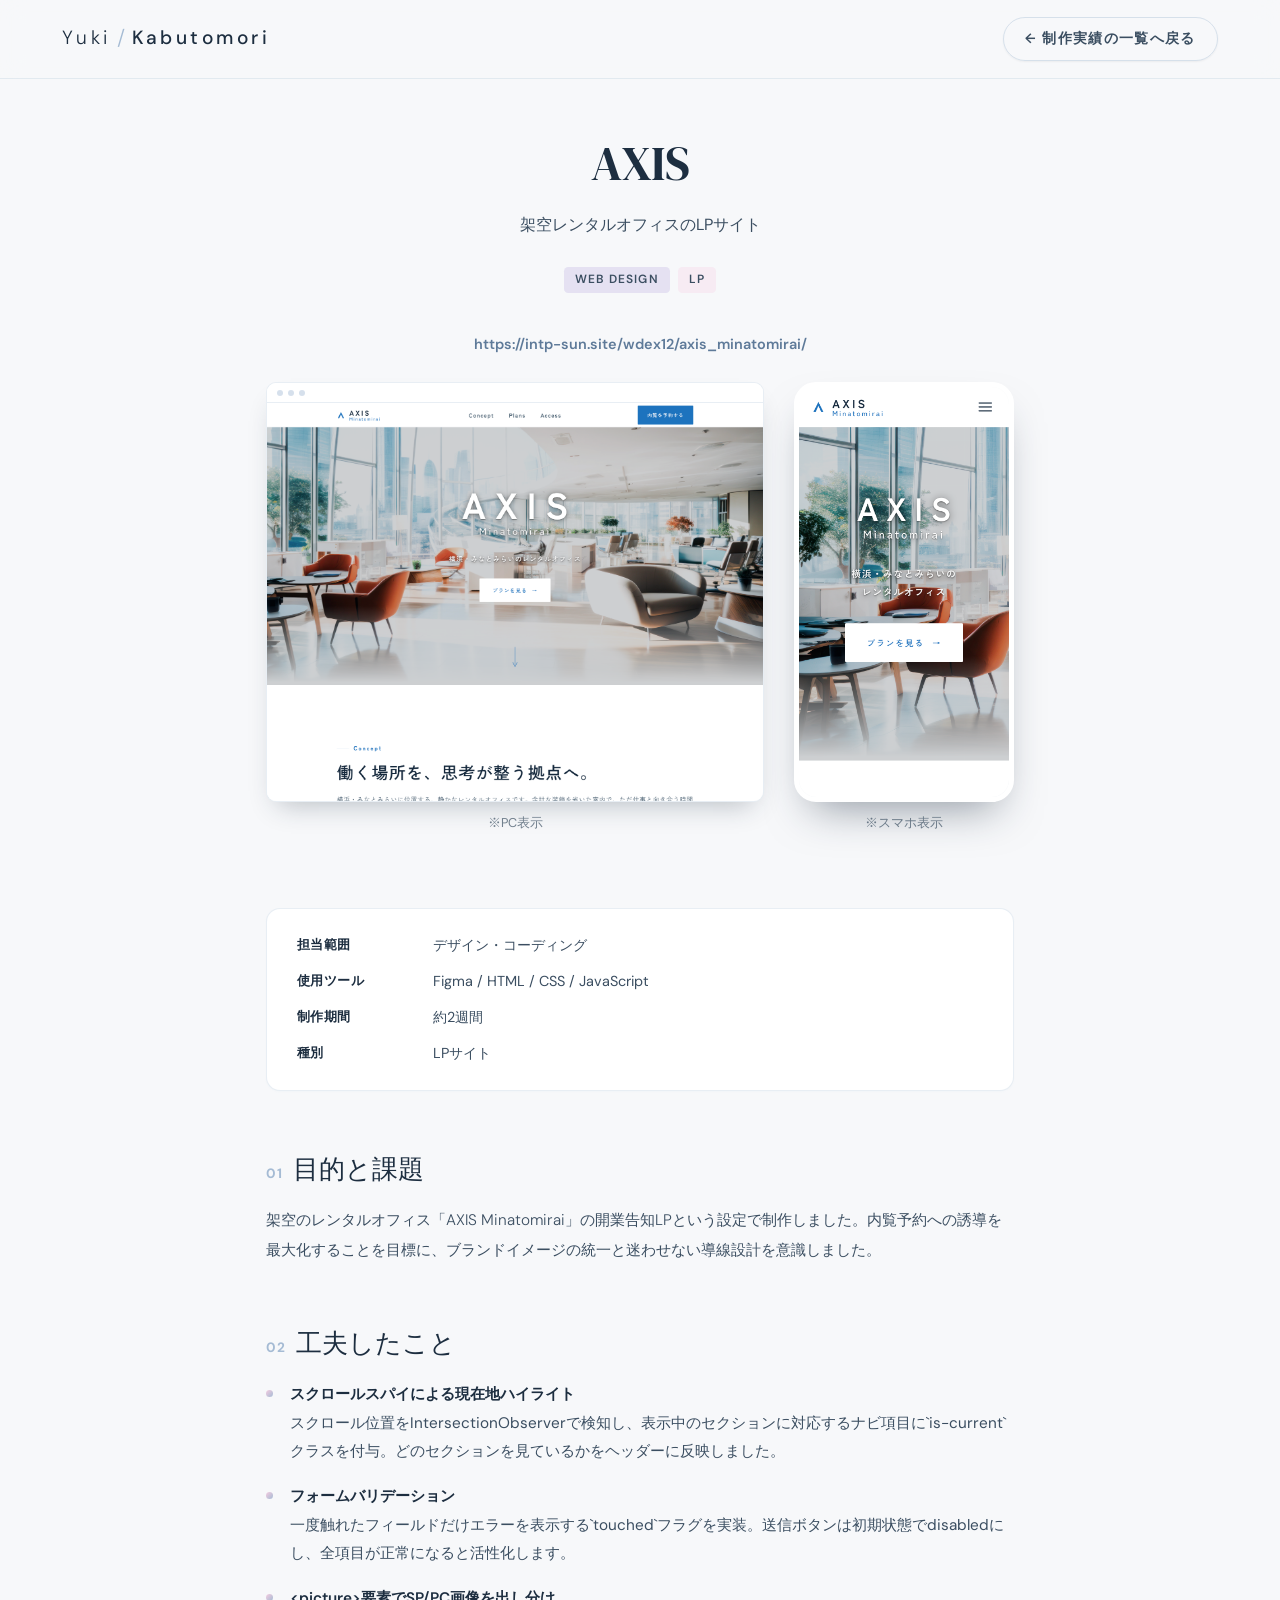
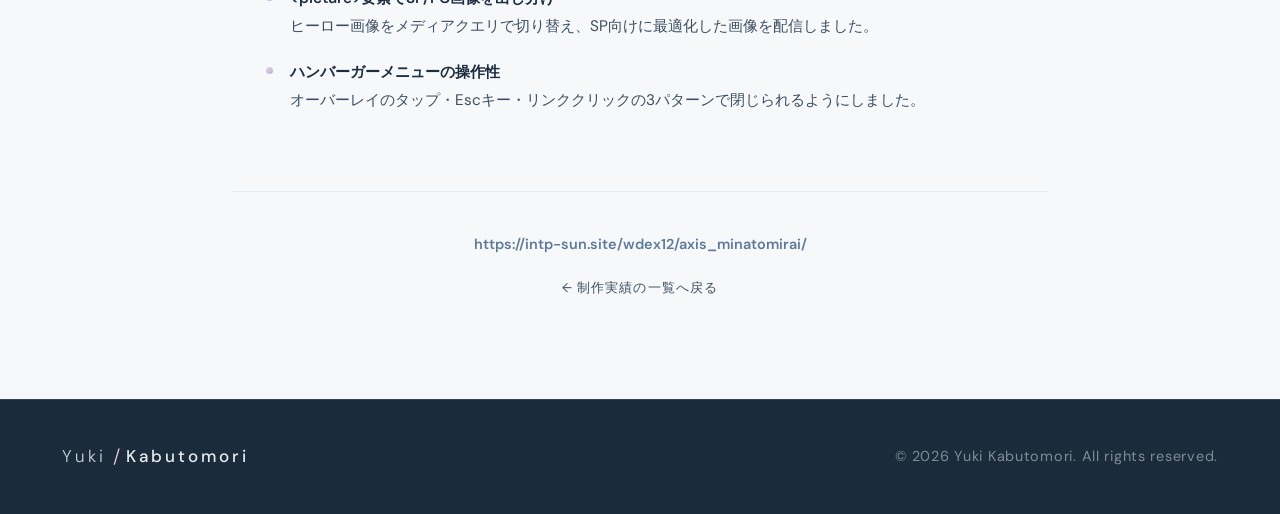
==== commit 59e4f2bb: "制作実績ページの公開URLを修正し、HTMLコメントを削除" ====
--- a/works/axis.html
+++ b/works/axis.html
@@ -31,7 +31,7 @@
           <span class="tag tag--lavender">WEB DESIGN</span>
           <span class="tag tag--pink">LP</span>
         </div>
-        <p class="wd__live"><a href="https://intp.site/3059/axis_minatomirai/">https://intp.site/3059/axis_minatomirai/</a></p>
+        <p class="wd__live"><a href="https://intp-sun.site/wdex12/axis_minatomirai/">https://intp-sun.site/wdex12/axis_minatomirai/</a></p>
         <div class="wd__screens">
           <figure class="wd__screen wd__screen--pc">
             <div class="shot shot--browser shot--scroll">
@@ -102,7 +102,7 @@
       </div>
 
       <div class="container container--narrow wd__foot">
-        <a href="https://intp.site/3059/axis_minatomirai/" class="wd__live-link">https://intp.site/3059/axis_minatomirai/</a>
+        <a href="https://intp-sun.site/wdex12/axis_minatomirai/" class="wd__live-link">https://intp-sun.site/wdex12/axis_minatomirai/</a>
         <a href="../index.html#works" class="wd__back">← 制作実績の一覧へ戻る</a>
       </div>
     </main>
--- a/css/style.css
+++ b/css/style.css
@@ -107,8 +107,9 @@
   background: rgba(165, 187, 212, 0.1);
 }
 .btn--sm {
-  font-size: 0.8rem;
-  padding: 0.625rem 1.25rem;
+  font-size: 0.7rem;
+  padding: 0.5rem 0.875rem;
+  white-space: nowrap;
   box-shadow: 0 1px 2px rgba(0, 0, 0, 0.05);
 }
 .btn--md {
@@ -150,6 +151,8 @@
   max-width: var(--maxw);
   margin-inline: auto;
   display: flex;
+  flex-wrap: wrap;
+  row-gap: 0.5rem;
   align-items: center;
   justify-content: space-between;
   padding: 1rem 2rem;
@@ -257,6 +260,10 @@
 @media (min-width: 768px) {
   .nav__menu {
     display: flex;
+  }
+  .btn--sm {
+    font-size: 0.8rem;
+    padding: 0.625rem 1.25rem;
   }
 }
 
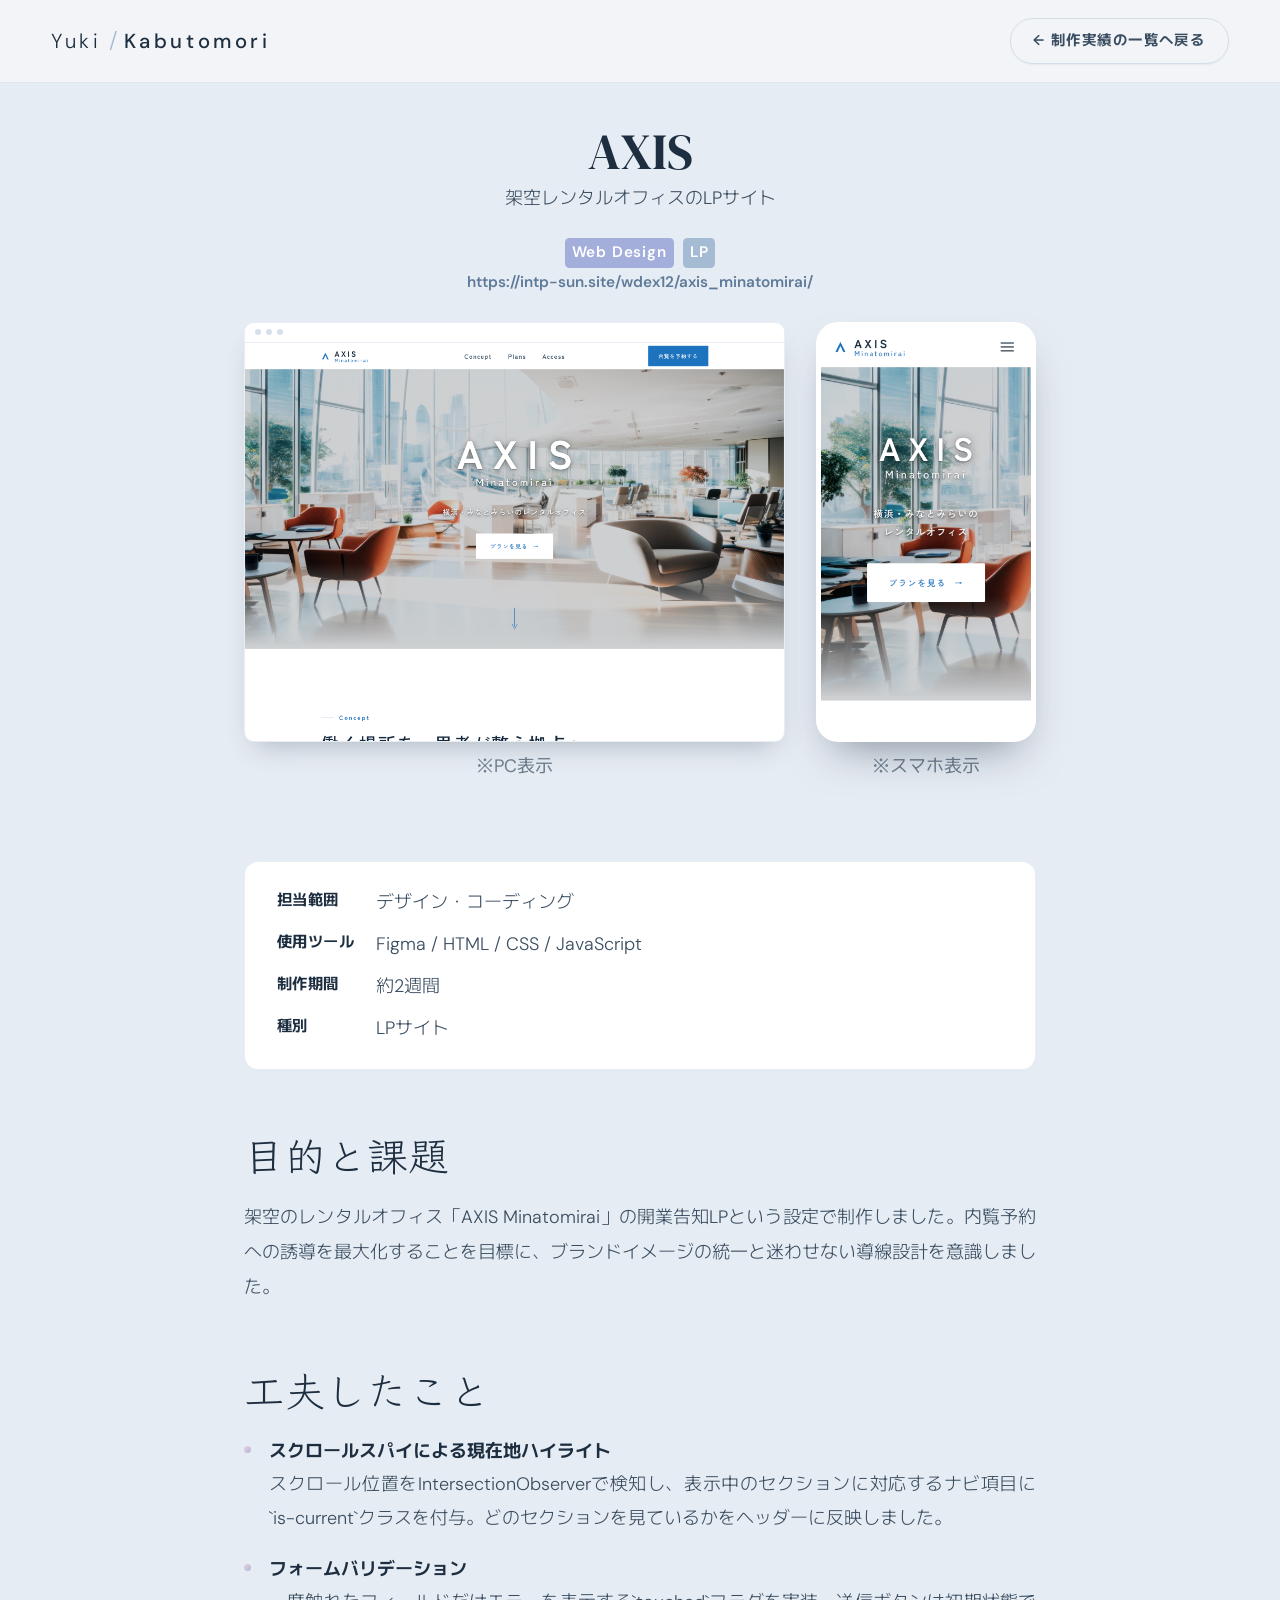
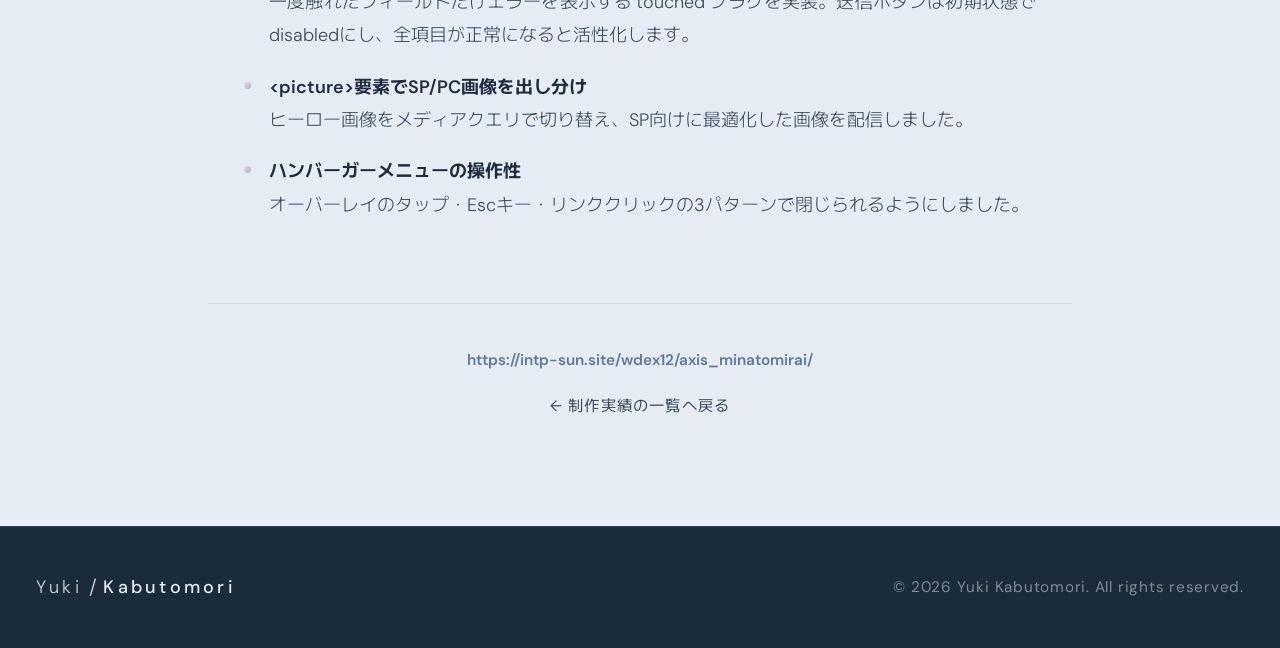
==== commit af234298: "andanteページのセキュリティ対策追記、その他制作実績ページを更新" ====
--- a/works/axis.html
+++ b/works/axis.html
@@ -5,7 +5,10 @@
     <meta name="viewport" content="width=device-width, initial-scale=1.0" />
     <title>LPサイト｜AXIS — Yuki Kabutomori</title>
     <link rel="preconnect" href="https://fonts.googleapis.com" />
-    <link href="https://fonts.googleapis.com/css2?family=DM+Serif+Display:ital@0;1&family=DM+Sans:wght@300;400;500&family=Noto+Serif+JP:wght@300;400&display=swap" rel="stylesheet" />
+    <link
+      href="https://fonts.googleapis.com/css2?family=DM+Serif+Display:ital@0;1&family=DM+Sans:wght@300;400;500&family=Klee+One:wght@400;600&family=Murecho:wght@300;400;500&display=swap"
+      rel="stylesheet"
+    />
     <link rel="icon" href="../favicon.ico" />
     <link rel="stylesheet" href="../css/destyle.css" />
     <link rel="stylesheet" href="../css/style.css" />
@@ -25,19 +28,19 @@
 
     <main class="wd">
       <div class="container container--narrow wd__head">
-        <h1 class="wd__title">AXIS</h1>
-        <p class="wd__summary">架空レンタルオフィスのLPサイト</p>
+        <h1 class="wd__title text-heading">AXIS</h1>
+        <p class="wd__summary text-paragraph">架空レンタルオフィスのLPサイト</p>
         <div class="wd__tags">
-          <span class="tag tag--lavender">WEB DESIGN</span>
-          <span class="tag tag--pink">LP</span>
+          <span class="tag tag--indigo text-label">Web Design</span>
+          <span class="tag tag--blue text-label">LP</span>
         </div>
-        <p class="wd__live"><a href="https://intp-sun.site/wdex12/axis_minatomirai/">https://intp-sun.site/wdex12/axis_minatomirai/</a></p>
+        <p class="wd__live"><a class="text-label" href="https://intp-sun.site/wdex12/axis_minatomirai/" target="_blank" rel="noopener">https://intp-sun.site/wdex12/axis_minatomirai/</a></p>
         <div class="wd__screens">
           <figure class="wd__screen wd__screen--pc">
-            <div class="shot shot--browser shot--scroll">
+            <div class="shot shot--scroll">
               <div class="shot__bar"><span></span><span></span><span></span></div>
               <div class="shot__scrollarea">
-                <img class="shot__longimg" src="../img/works/work_2_pc.png" alt="axis 全体（PC）" loading="lazy" onerror="this.style.display = 'none'" />
+                <img class="shot__longimg" src="../img/works/axis_pc.png" alt="axis 全体（PC）" loading="lazy" onerror="this.style.display = 'none'" />
               </div>
             </div>
             <figcaption>※PC表示</figcaption>
@@ -45,7 +48,7 @@
           <figure class="wd__screen wd__screen--sp">
             <div class="shot shot--phone shot--scroll">
               <div class="shot__scrollarea">
-                <img class="shot__longimg" src="../img/works/work_2_sp.png" alt="axis 全体（スマホ）" loading="lazy" onerror="this.style.display = 'none'" />
+                <img class="shot__longimg" src="../img/works/axis_sp.png" alt="axis 全体（スマホ）" loading="lazy" onerror="this.style.display = 'none'" />
               </div>
             </div>
             <figcaption>※スマホ表示</figcaption>
@@ -62,38 +65,40 @@
       <div class="container container--narrow wd__body">
         <div class="wd__info">
           <dl>
-            <dt>担当範囲</dt>
-            <dd>デザイン・コーディング</dd>
-            <dt>使用ツール</dt>
-            <dd>Figma / HTML / CSS / JavaScript</dd>
-            <dt>制作期間</dt>
-            <dd>約2週間</dd>
-            <dt>種別</dt>
-            <dd>LPサイト</dd>
+            <dt class="text-label">担当範囲</dt>
+            <dd class="text-paragraph">デザイン・コーディング</dd>
+            <dt class="text-label">使用ツール</dt>
+            <dd class="text-paragraph">Figma / HTML / CSS / JavaScript</dd>
+            <dt class="text-label">制作期間</dt>
+            <dd class="text-paragraph">約2週間</dd>
+            <dt class="text-label">種別</dt>
+            <dd class="text-paragraph">LPサイト</dd>
           </dl>
         </div>
 
         <section class="wd__section">
-          <h2><span class="wd__num">01</span> 目的と課題</h2>
-          <p>架空のレンタルオフィス「AXIS Minatomirai」の開業告知LPという設定で制作しました。内覧予約への誘導を最大化することを目標に、ブランドイメージの統一と迷わせない導線設計を意識しました。</p>
+          <h2 class="text-heading">目的と課題</h2>
+          <p class="text-paragraph">
+            架空のレンタルオフィス「AXIS Minatomirai」の開業告知LPという設定で制作しました。内覧予約への誘導を最大化することを目標に、ブランドイメージの統一と迷わせない導線設計を意識しました。
+          </p>
         </section>
 
         <section class="wd__section">
-          <h2><span class="wd__num">02</span> 工夫したこと</h2>
+          <h2 class="text-heading">工夫したこと</h2>
           <ul class="wd__points">
-            <li>
+            <li class="text-paragraph">
               <b>スクロールスパイによる現在地ハイライト</b><br />
               スクロール位置をIntersectionObserverで検知し、表示中のセクションに対応するナビ項目に`is-current`クラスを付与。どのセクションを見ているかをヘッダーに反映しました。
             </li>
-            <li>
+            <li class="text-paragraph">
               <b>フォームバリデーション</b><br />
               一度触れたフィールドだけエラーを表示する`touched`フラグを実装。送信ボタンは初期状態でdisabledにし、全項目が正常になると活性化します。
             </li>
-            <li>
+            <li class="text-paragraph">
               <b>&lt;picture&gt;要素でSP/PC画像を出し分け</b><br />
               ヒーロー画像をメディアクエリで切り替え、SP向けに最適化した画像を配信しました。
             </li>
-            <li>
+            <li class="text-paragraph">
               <b>ハンバーガーメニューの操作性</b><br />
               オーバーレイのタップ・Escキー・リンククリックの3パターンで閉じられるようにしました。
             </li>
@@ -102,8 +107,8 @@
       </div>
 
       <div class="container container--narrow wd__foot">
-        <a href="https://intp-sun.site/wdex12/axis_minatomirai/" class="wd__live-link">https://intp-sun.site/wdex12/axis_minatomirai/</a>
-        <a href="../index.html#works" class="wd__back">← 制作実績の一覧へ戻る</a>
+        <a href="https://intp-sun.site/wdex12/axis_minatomirai/" class="wd__live-link text-label" target="_blank" rel="noopener">https://intp-sun.site/wdex12/axis_minatomirai/</a>
+        <a href="../index.html#works" class="wd__back text-meta">← 制作実績の一覧へ戻る</a>
       </div>
     </main>
 
@@ -114,7 +119,7 @@
           <span class="logo__sep">/</span>
           <span class="logo__post">Kabutomori</span>
         </a>
-        <p class="site-footer__copy">© 2026 Yuki Kabutomori. All rights reserved.</p>
+        <p class="site-footer__copy text-meta">© 2026 Yuki Kabutomori. All rights reserved.</p>
       </div>
     </footer>
   </body>
--- a/css/style.css
+++ b/css/style.css
@@ -5,26 +5,61 @@
 
 /* ── design tokens ── */
 :root {
-  --base: #f7f8fa;
+  --base: rgba(165, 187, 212, 0.15);
   --pastel-pink: #f5cce0;
+  --pink-text: #c2568a;
   --pastel-blue: #a5bbd4;
   --pastel-mint: #abdae3;
   --pastel-lavender: #f4dae9;
   --deep: #1d2e40;
   --slated: #3b4e61;
+  --white: #fff;
+  --footer-navy: #1a2b3c;
   --borderl: rgba(165, 187, 212, 0.25);
 
-  --font-serif: 'DM Serif Display', serif;
-  --font-noto: 'Noto Serif JP', serif;
-  --font-sans: 'DM Sans', sans-serif;
+  --color-blue: #a5bbd4;
+  --color-indigo: #a3aedb;
+  --color-violet: #bfa3d9;
+  --color-orchid: #dda8d2;
+  --color-rose: #d99cb8;
+
+  --font-serif: 'DM Serif Display', 'Klee One', serif;
+  --font-sans: 'DM Sans', 'Murecho', sans-serif;
 
   --maxw: 72rem;
   --header-h: 60px;
 }
 
+/* ── typography ── */
+.text-heading {
+  font-family: var(--font-serif);
+  font-weight: 400;
+}
+.text-label {
+  font-family: var(--font-sans);
+  font-size: 0.85rem;
+  font-weight: 600;
+}
+.text-meta {
+  font-family: var(--font-sans);
+  font-size: 0.85rem;
+  font-weight: 400;
+}
+.text-emphasis {
+  font-family: var(--font-sans);
+  font-size: 1rem;
+  font-weight: 500;
+}
+.text-paragraph {
+  font-family: var(--font-sans);
+  font-size: 1rem;
+  font-weight: 300;
+  text-align: justify;
+}
+
 /* ── base ── */
 html {
-  font-size: 17px;
+  font-size: 18px;
   scroll-behavior: smooth;
   scroll-padding-top: var(--header-h);
 }
@@ -44,7 +79,7 @@
   width: 100%;
   max-width: var(--maxw);
   margin-inline: auto;
-  padding-inline: 2rem;
+  padding-inline: 1.5rem;
 }
 .container--narrow {
   max-width: 48rem;
@@ -53,26 +88,17 @@
 /* ── shared headings / eyebrow ── */
 .eyebrow {
   display: block;
-  font-size: 0.8rem;
+  margin-bottom: 0.5rem;
   letter-spacing: 0.25em;
   text-transform: uppercase;
-  font-weight: 600;
-  color: var(--pastel-blue);
+  color: var(--pink-text);
 }
 .section-title {
-  font-family: var(--font-serif);
+  margin-bottom: 2.5rem;
+  margin-left: -0.08em;
   font-size: 2.25rem;
   line-height: 1.15;
   color: var(--deep);
-}
-
-/* ── gradient text accent ── */
-.gradient-accent {
-  background: linear-gradient(135deg, #f5cce0 0%, #a5bbd4 100%);
-  -webkit-background-clip: text;
-  background-clip: text;
-  -webkit-text-fill-color: transparent;
-  color: transparent;
 }
 
 /* ── buttons ── */
@@ -88,7 +114,7 @@
   transition: all 0.3s ease;
 }
 .btn--gradient {
-  color: #fff;
+  color: var(--slated);
   background: linear-gradient(135deg, #f5cce0 0%, #a5bbd4 100%);
   background-size: 200% auto;
 }
@@ -113,7 +139,8 @@
   box-shadow: 0 1px 2px rgba(0, 0, 0, 0.05);
 }
 .btn--md {
-  font-size: 0.75rem;
+  font-size: 1rem;
+  font-weight: 600;
   padding: 0.875rem 2rem;
 }
 .btn--md.btn--gradient {
@@ -148,14 +175,13 @@
   transition: all 0.3s ease;
 }
 .nav {
-  max-width: var(--maxw);
-  margin-inline: auto;
   display: flex;
   flex-wrap: wrap;
   row-gap: 0.5rem;
   align-items: center;
   justify-content: space-between;
-  padding: 1rem 2rem;
+  padding-block: 1rem;
+  padding-inline: clamp(1.5rem, 4vw, 4rem);
 }
 
 /* logo */
@@ -209,7 +235,7 @@
 }
 .logo--light:hover .logo__pre,
 .logo--light:hover .logo__post {
-  color: #fff;
+  color: var(--white);
 }
 
 /* nav menu */
@@ -246,7 +272,7 @@
 }
 @media (max-width: 767px) {
   .nav {
-    padding: 0.75rem 1rem;
+    padding-block: 0.75rem;
   }
   .logo__pre,
   .logo__post {
@@ -278,7 +304,7 @@
   overflow: hidden;
   min-height: 100vh;
   min-height: 100svh;
-  background: var(--base);
+  background: var(--white);
 }
 
 /* ── aurora background ── */
@@ -399,16 +425,13 @@
 }
 .mv__name {
   margin-bottom: 0.4rem;
-  font-family: var(--font-serif);
   font-size: 3rem;
-  line-height: 1.1;
+  line-height: 1.15;
   color: var(--deep);
 }
 .mv__portfolio {
-  font-size: 0.9rem;
   letter-spacing: 0.3em;
   text-transform: uppercase;
-  font-weight: 600;
   color: #5e7a99;
 }
 .mv__intro {
@@ -416,16 +439,12 @@
 }
 .mv__role {
   margin-bottom: 0.9rem;
-  font-size: 0.95rem;
   letter-spacing: 0.02em;
-  font-weight: 500;
   color: var(--slated);
 }
 .mv__lead {
   max-width: 30rem;
   margin: 0 auto;
-  font-weight: 400;
-  font-size: 0.9rem;
   line-height: 1.9;
   color: var(--slated);
 }
@@ -495,9 +514,6 @@
   .mv__name {
     font-size: 4.5rem;
   }
-  .mv__lead {
-    font-size: 1rem;
-  }
 }
 
 /* ── reduced motion: 静止したオーロラのみ（粒は非表示） ── */
@@ -521,19 +537,18 @@
   padding: 7rem 0;
   border-top: 1px solid var(--borderl);
   border-bottom: 1px solid var(--borderl);
-  background: rgba(247, 248, 250, 0.4);
+  background: var(--base);
 }
 .works__head {
   display: flex;
   flex-direction: column;
   gap: 1rem;
-  margin-bottom: 4rem;
-}
-.works__eyebrow {
-  margin-bottom: 0.75rem;
+  margin-bottom: 2.5rem;
+}
+.works__head .section-title {
+  margin-bottom: 0;
 }
 .works__note {
-  font-size: 0.75rem;
   letter-spacing: 0.05em;
   color: rgba(59, 78, 97, 0.6);
 }
@@ -547,7 +562,7 @@
   display: block;
   border-radius: 1rem;
   overflow: hidden;
-  background: #fff;
+  background: var(--white);
   border: 1px solid var(--borderl);
   color: inherit;
   text-decoration: none;
@@ -559,25 +574,21 @@
 }
 .work-card__thumb {
   position: relative;
-  padding: 1.5rem;
-  display: flex;
-  flex-direction: column;
-  align-items: center;
-  justify-content: center;
+  aspect-ratio: 16 / 10;
   overflow: hidden;
-  transition: transform 0.5s;
-}
-.work-card:hover .work-card__thumb {
-  transform: scale(1.01);
 }
 .work-card__thumb--web {
   background: linear-gradient(135deg, rgba(171, 218, 227, 0.4), rgba(165, 187, 212, 0.2));
 }
-.work-card__thumb--banner {
-  background: linear-gradient(135deg, rgba(244, 218, 233, 0.6), rgba(165, 187, 212, 0.2));
-}
-.work-card__thumb--ui {
-  background: linear-gradient(135deg, rgba(245, 204, 224, 0.3), rgba(171, 218, 227, 0.4));
+.work-card__mockup {
+  display: block;
+  width: 100%;
+  height: 100%;
+  object-fit: cover;
+  transition: transform 0.5s;
+}
+.work-card:hover .work-card__mockup {
+  transform: scale(1.03);
 }
 .work-card__overlay {
   position: absolute;
@@ -595,13 +606,10 @@
   width: 100%;
   border-radius: 10px;
   overflow: hidden;
-  background: #fff;
+  background: var(--white);
   border: 1px solid var(--borderl);
   box-shadow: 0 14px 26px -12px rgba(29, 46, 64, 0.3);
   transition: transform 0.4s;
-}
-.work-card:hover .shot {
-  transform: translateY(-4px);
 }
 /* ブラウザ枠（Webサイト用） */
 .shot__bar {
@@ -610,7 +618,7 @@
   gap: 5px;
   height: 20px;
   padding: 0 10px;
-  background: #fff;
+  background: var(--white);
   border-bottom: 1px solid var(--borderl);
 }
 .shot__bar span {
@@ -619,68 +627,36 @@
   border-radius: 50%;
   background: rgba(165, 187, 212, 0.45);
 }
-.shot__screen {
-  position: relative;
-  aspect-ratio: 16 / 10;
-  background: linear-gradient(135deg, #ffffff, #eef3f7);
-}
-/* フラット（バナー用：ブラウザバーなし） */
-.shot--flat .shot__screen {
-  aspect-ratio: 16 / 9;
-}
-/* 画像未挿入のときのプレースホルダー */
-.shot__screen::after {
-  content: '準備中';
-  position: absolute;
-  inset: 0;
-  display: flex;
-  align-items: center;
-  justify-content: center;
-  font-size: 11px;
-  letter-spacing: 0.2em;
-  color: var(--slated);
-  opacity: 0.4;
-}
-.shot__img {
-  position: absolute;
-  inset: 0;
-  z-index: 1;
-  width: 100%;
-  height: 100%;
-  object-fit: cover;
-  object-position: top;
-  display: block;
-}
-
 .work-card__body {
-  padding: 1.5rem;
+  padding: 1rem;
+}
+.work-card__tags {
+  display: flex;
+  flex-wrap: wrap;
+  gap: 0.5rem;
+  margin-bottom: 0.75rem;
 }
 .tag {
   display: inline-block;
-  margin-bottom: 0.75rem;
-  padding: 0.25rem 0.625rem;
+  padding: 0.2rem 0.4rem;
   border-radius: 0.25rem;
-  font-size: 0.7rem;
-  font-weight: 600;
-  letter-spacing: 0.1em;
-  color: var(--slated);
-}
-.tag--mint {
-  background: rgba(171, 218, 227, 0.3);
-}
-.tag--lavender {
-  background: rgba(200, 190, 230, 0.4);
-}
-.tag--pink {
-  background: rgba(245, 204, 224, 0.3);
-}
-.tag--gray {
-  background: rgba(190, 183, 175, 0.4);
+  letter-spacing: 0.05em;
+  color: var(--white);
+}
+.tag--blue {
+  background: var(--color-blue);
+}
+.tag--indigo {
+  background: var(--color-indigo);
+}
+.tag--violet {
+  background: var(--color-violet);
+}
+.tag--rose {
+  background: var(--color-rose);
 }
 .work-card__title {
   margin-bottom: 0.25rem;
-  font-weight: 500;
-  font-size: 1rem;
   color: var(--deep);
   transition: color 0.3s;
 }
@@ -688,11 +664,13 @@
   color: var(--pastel-blue);
 }
 .work-card__meta {
-  font-size: 0.75rem;
   color: rgba(59, 78, 97, 0.6);
 }
 
 @media (min-width: 768px) {
+  .container {
+    padding-inline: 2rem;
+  }
   .works__head {
     flex-direction: row;
     align-items: flex-end;
@@ -700,6 +678,9 @@
   }
   .works__grid {
     grid-template-columns: repeat(2, 1fr);
+  }
+  .work-card__body {
+    padding: 1.25rem;
   }
 }
 @media (min-width: 1024px) {
@@ -714,7 +695,7 @@
 .about {
   padding: 7rem 0;
   border-top: 1px solid var(--borderl);
-  background: var(--base);
+  background: var(--white);
 }
 .about__inner {
   display: grid;
@@ -723,7 +704,7 @@
     "heading"
     "img"
     "bio";
-  gap: 1.5rem;
+  gap: 0;
   align-items: start;
 }
 .about__heading {
@@ -731,6 +712,7 @@
 }
 .about__left {
   grid-area: img;
+  margin-bottom: 1.5rem;
 }
 .about__bio {
   grid-area: bio;
@@ -738,7 +720,6 @@
 .portrait {
   position: relative;
   width: 100%;
-  max-width: 28rem;
   aspect-ratio: 4 / 3;
   margin-inline: auto;
   border-radius: 1.5rem;
@@ -758,58 +739,28 @@
   object-position: center;
   display: block;
 }
-.about__eyebrow {
-  margin-bottom: 0.75rem;
-}
-.about__title {
-  margin-bottom: 1.5rem;
-}
 .about__bio-text {
-  margin-bottom: 1.75rem;
-  font-weight: 300;
-  font-size: 0.95rem;
   line-height: 1.95;
   color: var(--slated);
 }
-.about__strengths {
-  list-style: none;
-  margin: 0;
-  padding: 0;
-  display: flex;
-  flex-direction: column;
-  gap: 1rem;
-}
-.about__strengths li {
-  position: relative;
-  padding-left: 1.4rem;
-  font-size: 0.9rem;
-  line-height: 1.8;
-  color: var(--slated);
-}
-.about__strengths li::before {
-  content: '';
-  position: absolute;
-  left: 0;
-  top: 0.6em;
-  width: 7px;
-  height: 7px;
-  border-radius: 50%;
-  background: linear-gradient(135deg, var(--pastel-pink), var(--pastel-blue));
-}
-.about__strengths b {
-  color: var(--deep);
-  font-weight: 600;
-}
 @media (min-width: 768px) {
   .about__inner {
-    grid-template-columns: 1fr 1fr;
+    grid-template-columns: 18rem 1fr;
+    grid-template-rows: min-content 1fr;
     grid-template-areas:
       "img heading"
       "img bio";
-    gap: 1rem 4rem;
+    gap: 0 2rem;
+  }
+  .about__left {
+    align-self: stretch;
+    margin-bottom: 0;
+    max-width: 18rem;
   }
   .portrait {
-    margin-left: 0;
+    margin-inline: 0;
+    height: 100%;
+    aspect-ratio: auto;
   }
 }
 
@@ -820,7 +771,7 @@
   padding: 7rem 0;
   border-top: 1px solid var(--borderl);
   border-bottom: 1px solid var(--borderl);
-  background: rgba(247, 248, 250, 0.4);
+  background: var(--base);
 }
 @media (max-width: 767px) {
   .works,
@@ -829,17 +780,6 @@
     padding: 4rem 0;
   }
 }
-.skills__head {
-  margin-bottom: 4rem;
-}
-@media (max-width: 767px) {
-  .skills__head {
-    margin-bottom: 2rem;
-  }
-}
-.skills__eyebrow {
-  margin-bottom: 0.75rem;
-}
 .skills__grid {
   display: grid;
   grid-template-columns: 1fr;
@@ -849,13 +789,9 @@
 .skill-card {
   padding: 1.5rem;
   border-radius: 1rem;
-  background: #fff;
+  background: var(--white);
   border: 1px solid var(--borderl);
   box-shadow: 0 1px 2px rgba(165, 187, 212, 0.05);
-  transition: box-shadow 0.3s;
-}
-.skill-card:hover {
-  box-shadow: 0 4px 6px -1px rgba(0, 0, 0, 0.1);
 }
 .skill-card__icon {
   width: 3rem;
@@ -866,45 +802,27 @@
   display: flex;
   align-items: center;
   justify-content: center;
-  font-family: var(--font-serif);
   font-size: 1.25rem;
 }
 .skill-card__icon--blue {
-  background: rgba(165, 187, 212, 0.1);
-  color: var(--pastel-blue);
+  background: color-mix(in srgb, var(--color-orchid) 35%, transparent);
+  color: var(--deep);
 }
 .skill-card__icon--pink {
-  background: rgba(245, 204, 224, 0.1);
-  color: var(--pastel-pink);
-}
-.skill-card__icon--mint {
-  background: rgba(171, 218, 227, 0.1);
-  color: var(--pastel-blue);
-  font-family: var(--font-sans);
-  font-weight: 500;
-  font-size: 0.875rem;
-}
-.skill-card__icon--lavender {
-  background: rgba(244, 218, 233, 0.3);
-  color: var(--pastel-blue);
-  font-family: var(--font-sans);
-  font-weight: 500;
-  font-size: 0.875rem;
+  background: rgba(245, 204, 224, 0.35);
+  color: var(--deep);
 }
 .skill-card__name {
   margin-bottom: 0.25rem;
-  font-weight: 500;
-  font-size: 0.875rem;
   color: var(--deep);
 }
 .skill-card__meta {
-  font-size: 0.8rem;
-  color: rgba(59, 78, 97, 0.6);
+  color: rgba(59, 78, 97, 0.85);
 }
 .learning {
-  padding: 2rem;
+  padding: 1.5rem;
   border-radius: 1rem;
-  background: #fff;
+  background: var(--white);
   border: 1px solid var(--borderl);
   box-shadow: 0 1px 2px rgba(165, 187, 212, 0.05);
 }
@@ -916,21 +834,15 @@
 .learning__text {
   width: 100%;
 }
-.learning__eyebrow {
-  margin-bottom: 0.75rem;
-  color: var(--pastel-pink);
-}
 .learning__title {
   margin-bottom: 1rem;
-  font-family: var(--font-serif);
   font-size: 1.5rem;
+  line-height: 1.2;
   color: var(--deep);
 }
 .learning__body {
-  font-weight: 300;
-  font-size: 0.875rem;
   line-height: 2;
-  color: rgba(59, 78, 97, 0.8);
+  color: var(--slated);
 }
 .learning__tags {
   display: grid;
@@ -943,8 +855,6 @@
   border-radius: 0.75rem;
   border: 1px solid var(--borderl);
   text-align: center;
-  font-size: 0.8rem;
-  font-weight: 600;
 }
 @media (min-width: 768px) {
   .learning-tag {
@@ -953,23 +863,19 @@
   }
 }
 .learning-tag--base {
-  background: var(--base);
-  color: var(--slated);
+  background: color-mix(in srgb, var(--color-orchid) 35%, transparent);
+  color: var(--deep);
 }
 .learning-tag--pink {
-  background: rgba(245, 204, 224, 0.1);
-  color: var(--slated);
-}
-.learning-tag--lavender {
-  background: rgba(244, 218, 233, 0.3);
-  color: var(--slated);
+  background: rgba(245, 204, 224, 0.35);
+  color: var(--deep);
 }
 @media (min-width: 768px) {
   .skills__grid {
     grid-template-columns: repeat(5, 1fr);
   }
-  .learning {
-    padding: 2.5rem;
+  .learning__tags {
+    grid-template-columns: repeat(4, 1fr);
   }
 }
 
@@ -978,7 +884,7 @@
 ════════════════════════════════════ */
 .site-footer {
   padding: 2.5rem 0;
-  background: #1a2b3c;
+  background: var(--footer-navy);
   border-top: 1px solid rgba(165, 187, 212, 0.16);
 }
 .site-footer__inner {
@@ -989,7 +895,6 @@
   gap: 1.5rem;
 }
 .site-footer__copy {
-  font-size: 0.85rem;
   letter-spacing: 0.05em;
   color: rgba(255, 255, 255, 0.45);
 }
--- a/css/works.css
+++ b/css/works.css
@@ -8,6 +8,7 @@
 .wd {
   padding-top: calc(var(--header-h) + 3.5rem);
   padding-bottom: 6rem;
+  background: var(--base);
 }
 
 /* ── ヒーロー（タイトル・要約・タグ・ボタン） ── */
@@ -15,26 +16,24 @@
   text-align: center;
 }
 .wd__title {
-  margin: 0.85rem auto 1rem;
+  margin: 0 auto;
   max-width: 34rem;
-  font-family: var(--font-serif);
   font-size: 2.4rem;
-  line-height: 1.25;
+  line-height: 1.15;
   color: var(--deep);
 }
 .wd__summary {
-  margin: 0 auto 1.5rem;
+  margin: 0 auto 1.25rem;
   max-width: 32rem;
-  font-size: 0.95rem;
   line-height: 1.9;
   color: var(--slated);
+  text-align: center;
 }
 .wd__tags {
   display: flex;
   justify-content: center;
   flex-wrap: wrap;
   gap: 0.5rem;
-  margin-bottom: 1.5rem;
 }
 .wd__live {
   margin: 0;
@@ -44,8 +43,6 @@
   display: inline-flex;
   align-items: center;
   gap: 0.3rem;
-  font-size: 0.85rem;
-  font-weight: 600;
   color: #5e7a99;
   text-decoration: none;
   border-bottom: 1px solid transparent;
@@ -73,7 +70,7 @@
 
 /* スマホ枠（画面紹介のスクロール窓で使用） */
 .shot--phone {
-  border: 5px solid #fff;
+  border: 5px solid var(--white);
   border-radius: 22px;
   box-shadow: 0 22px 44px -18px rgba(29, 46, 64, 0.5);
 }
@@ -92,7 +89,7 @@
   min-height: 0;
   overflow-y: auto;
   overflow-x: hidden;
-  background: linear-gradient(135deg, #ffffff, #eef3f7);
+  background: linear-gradient(135deg, var(--white), #eef3f7);
   scrollbar-width: thin;
   scrollbar-color: rgba(165, 187, 212, 0.5) transparent;
 }
@@ -119,30 +116,35 @@
   padding: 1.5rem 1.75rem;
   border: 1px solid var(--borderl);
   border-radius: 14px;
-  background: #fff;
+  background: var(--white);
   box-shadow: 0 1px 2px rgba(165, 187, 212, 0.05);
 }
 .wd__info dl {
   display: grid;
-  grid-template-columns: 5.5rem 1fr;
+  grid-template-columns: 4.5rem 1fr;
   gap: 0.85rem 1rem;
   margin: 0;
 }
-@media (min-width: 480px) {
+@media (max-width: 767px) {
+  .wd__info {
+    padding-inline: 1.5rem;
+  }
   .wd__info dl {
-    grid-template-columns: 7rem 1fr;
+    grid-template-columns: 1fr;
+    gap: 0.4rem;
+  }
+  .wd__info dd + dt {
+    margin-top: 0.85rem;
   }
 }
 .wd__info dt {
-  font-size: 0.75rem;
-  font-weight: 600;
   letter-spacing: 0.04em;
   color: var(--deep);
 }
 .wd__info dd {
   margin: 0;
-  font-size: 0.85rem;
-  color: var(--slated);
+  color: var(--slated);
+  text-align: left;
 }
 
 /* セクション（見出し＋本文） */
@@ -150,25 +152,13 @@
   margin-top: 3.5rem;
 }
 .wd__section h2 {
-  display: flex;
-  align-items: baseline;
-  gap: 0.6rem;
   margin-bottom: 1rem;
-  font-family: var(--font-serif);
-  font-size: 1.5rem;
-  color: var(--deep);
-}
-.wd__num {
-  font-family: var(--font-sans);
-  font-size: 0.8rem;
-  font-weight: 700;
-  letter-spacing: 0.08em;
-  color: var(--pastel-blue);
+  font-size: 2.25rem;
+  line-height: 1.2;
+  color: var(--deep);
 }
 .wd__section p {
-  font-size: 0.9rem;
   line-height: 1.95;
-  font-weight: 300;
   color: var(--slated);
 }
 
@@ -184,7 +174,6 @@
 .wd__points li {
   position: relative;
   padding-left: 1.4rem;
-  font-size: 0.9rem;
   line-height: 1.85;
   color: var(--slated);
 }
@@ -223,7 +212,6 @@
 }
 .wd__screen figcaption {
   margin-top: 0.6rem;
-  font-size: 0.75rem;
   color: rgba(59, 78, 97, 0.7);
   text-align: center;
 }
@@ -240,7 +228,6 @@
   text-align: center;
 }
 .wd__back {
-  font-size: 0.75rem;
   letter-spacing: 0.08em;
   color: var(--slated);
   text-decoration: none;
